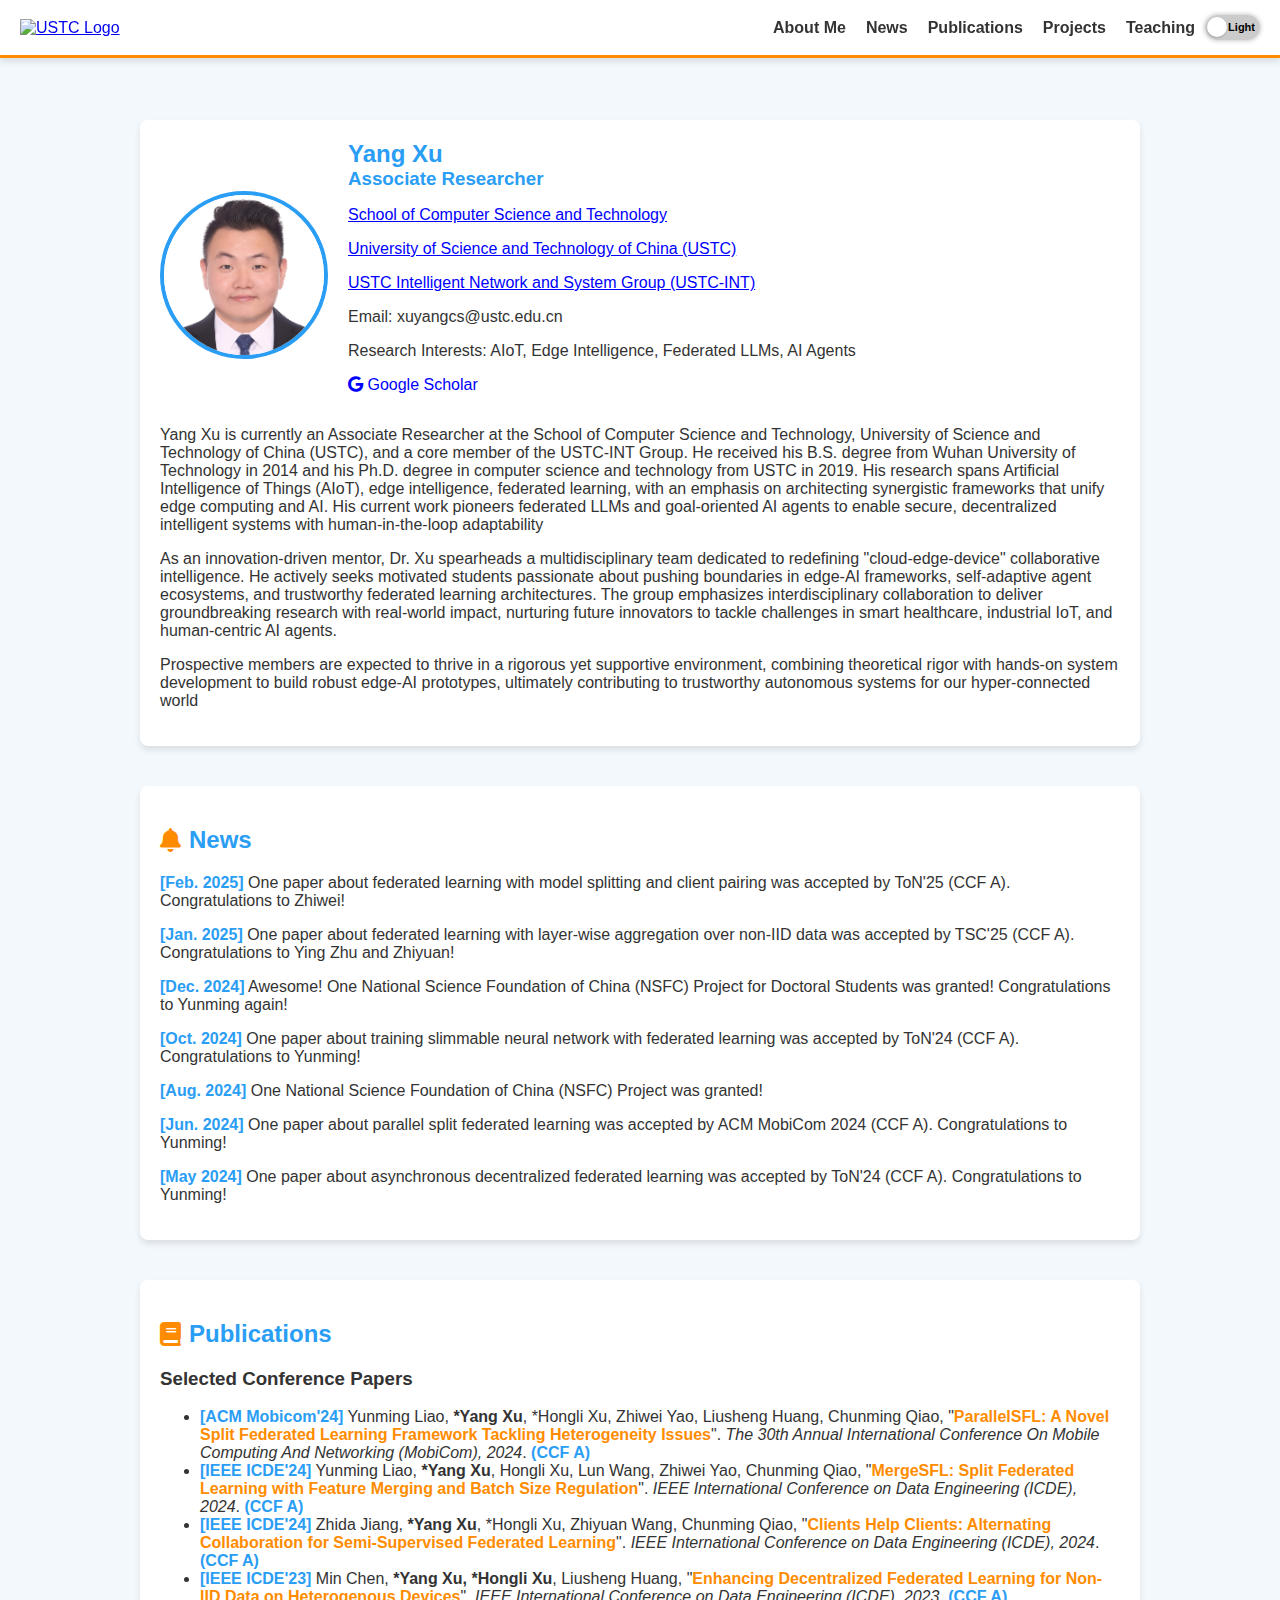
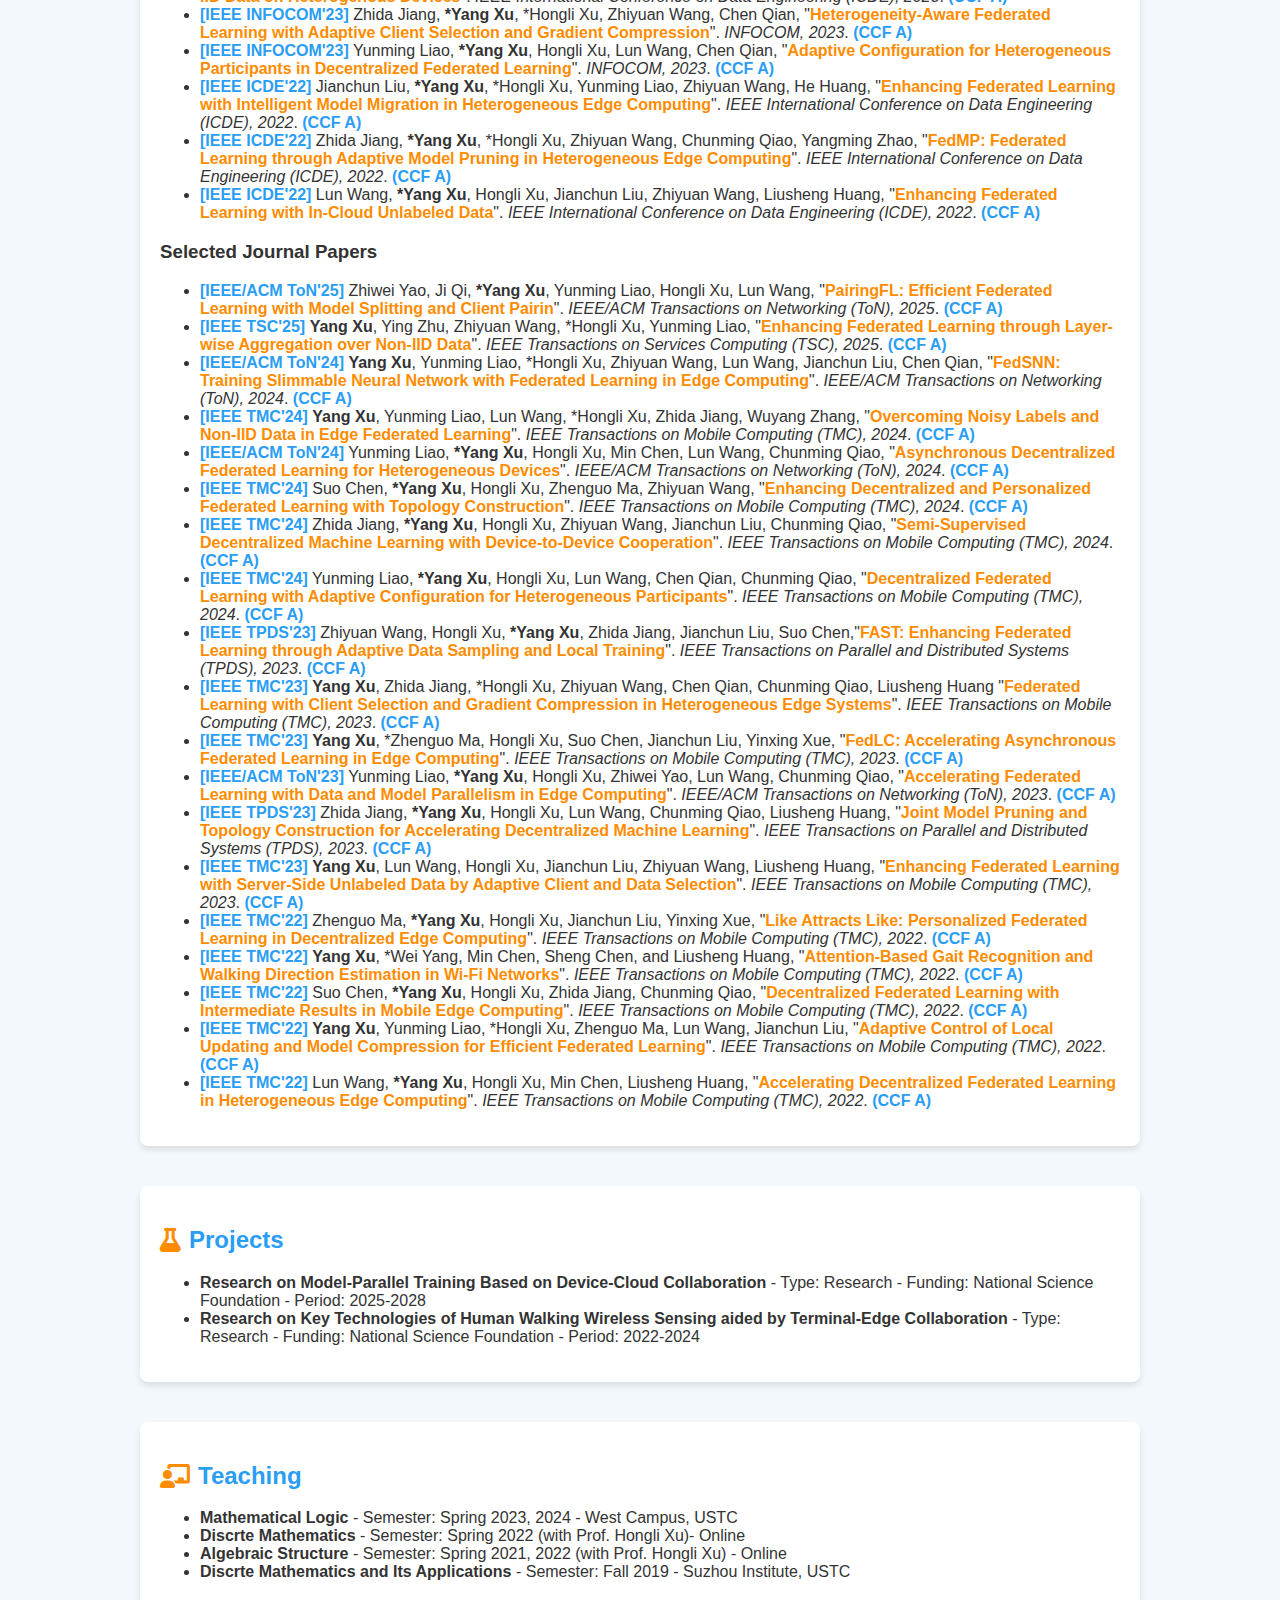
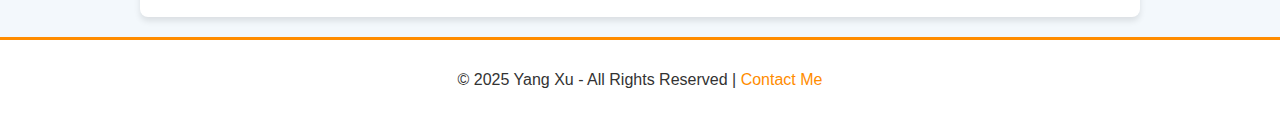
==== index.html @ 484dce42 "Update index.html" ====
<!DOCTYPE html>
<html lang="en">

<head>
    <meta charset="UTF-8">
    <meta name="viewport" content="width=device-width, initial-scale=1.0">
    <title>Yang Xu - USTC</title>
    <link href="https://fonts.googleapis.com/css2?family=Poppins:wght@600&display=swap" rel="stylesheet">
    <link rel="stylesheet" href="https://cdnjs.cloudflare.com/ajax/libs/font-awesome/6.0.0-beta3/css/all.min.css">
    <link rel="stylesheet" href="styles.css">
    <link rel="apple-touch-icon" sizes="57x57" href="img/ico/apple-icon-57x57.png">
    <link rel="apple-touch-icon" sizes="60x60" href="img/ico/apple-icon-60x60.png">
    <link rel="apple-touch-icon" sizes="72x72" href="img/ico/apple-icon-72x72.png">
    <link rel="apple-touch-icon" sizes="76x76" href="img/ico/apple-icon-76x76.png">
    <link rel="apple-touch-icon" sizes="114x114" href="img/ico/apple-icon-114x114.png">
    <link rel="apple-touch-icon" sizes="120x120" href="img/ico/apple-icon-120x120.png">
    <link rel="apple-touch-icon" sizes="144x144" href="img/ico/apple-icon-144x144.png">
    <link rel="apple-touch-icon" sizes="152x152" href="img/ico/apple-icon-152x152.png">
    <link rel="apple-touch-icon" sizes="180x180" href="img/ico/apple-icon-180x180.png">
    <link rel="icon" type="image/png" sizes="192x192" href="img/ico/android-icon-192x192.png">
    <link rel="icon" type="image/png" sizes="32x32" href="img/ico/favicon-32x32.png">
    <link rel="icon" type="image/png" sizes="96x96" href="img/ico/favicon-96x96.png">
    <link rel="icon" type="image/png" sizes="16x16" href="img/ico/favicon-16x16.png">
    <link rel="manifest" href="img/ico/manifest.json">
    <meta name="msapplication-TileColor" content="#ffffff">
    <meta name="msapplication-TileImage" content="img/ico/ms-icon-144x144.png">
    <meta name="theme-color" content="#ffffff">
    <!-- 100% privacy-first analytics -->
    <script async defer src="https://scripts.simpleanalyticscdn.com/latest.js"></script>
    <noscript><img src="https://queue.simpleanalyticscdn.com/noscript.gif" alt=""
            referrerpolicy="no-referrer-when-downgrade" /></noscript>
</head>

<body onload="displayEmail()">
    <header>

        <nav>
            <div class="nav-container">
                <div class="nav-left">
                    <a href="#" class="logo-link">
                        <img src="img/ustc/ustc_logo.png" alt="USTC Logo" class="logo">
                    </a>
                    <!-- <button id="theme-button">
                        <input type="checkbox" class="switch">
                        <span>Light</span>
                    </button> -->

                </div>
                <div class="nav-right">
                    <div>
                        <button class="menu-toggle" id="mobile-menu" aria-label="Toggle Navigation">
                            <span class="bar"></span>
                            <span class="bar"></span>
                            <span class="bar"></span>
                        </button>
                        <ul class="nav-links" id="nav-links" aria-label="Primary navigation">
                            <li><a href="#about">About Me</a></li>
                            <li><a href="#news">News</a></li>
                            <li><a href="#publications">Publications</a></li>
                            <li><a href="#projects">Projects</a></li>
                            <li><a href="#teaching">Teaching</a></li>
                        </ul>
                    </div>
                    <div class="switch-component">
                        <input type="checkbox" id="theme-button">
                        <label for="theme-button">
                            <span class="switch-text" data-on="Light" data-off="Dark"></span>
                            <span class="switch-slider"></span>
                        </label>
                    </div>
                </div>

            </div>
            <div class="nav-overlay" id="nav-overlay"></div>
        </nav>
    </header>

    <main>

        <section id="about" class="card">
            <div class="profile-section">
                <img src="img/me/me.jpg" alt="Yang Xu" loading="lazy">
                <div class="profile-info">
                    <h2>Yang Xu</h2>
                    <h3>Associate Researcher</h3>
                    <p><a href="https://cs.ustc.edu.cn/main.htm" target="_blank" rel="noopener noreferrer">School of
                            Computer Science and Technology</a></p>
                    <p><a href="https://www.ustc.edu.cn/" target="_blank" rel="noopener noreferrer">University of
                            Science and Technology of China (USTC)</a></p>
                    <p><a href="https://int-ustc.github.io/index.html" target="_blank" rel="noopener noreferrer">USTC
                            Intelligent Network and System Group (USTC-INT)</a></p>
                    <p id="pem1"></p>
                    <p>Research Interests: AIoT, Edge Intelligence, Federated LLMs, AI Agents</p>
                    <p>
                        <a href="https://scholar.google.com.hk/citations?user=4sgCOhwAAAAJ&hl=zh-CN&authuser=1"
                            target="_blank" rel="noopener noreferrer" aria-label="Google Scholar Profile"
                            class="google-scholar">
                            <i class="fab fa-google"></i> Google Scholar
                        </a>
                    </p>
                </div>
            </div>
          <p>Yang Xu is currently an Associate Researcher at the School of Computer Science and Technology, 
		  University of Science and Technology of China (USTC), and a core member of the USTC-INT Group. 
		  He received his B.S. degree from Wuhan University of Technology in 2014 and his Ph.D. degree in computer science 
		  and technology from USTC in 2019. His research spans Artificial Intelligence of Things (AIoT), edge intelligence, 
		  federated learning, with an emphasis on architecting synergistic frameworks that unify edge computing and AI. 
		  His current work pioneers federated LLMs and goal-oriented AI agents to enable secure, decentralized intelligent 
		  systems with human-in-the-loop adaptability</p>
          <p>As an innovation-driven mentor, Dr. Xu spearheads a multidisciplinary team dedicated to redefining "cloud-edge-device" 
		  collaborative intelligence. He actively seeks motivated students passionate about pushing boundaries in edge-AI frameworks, 
		  self-adaptive agent ecosystems, and trustworthy federated learning architectures. The group emphasizes interdisciplinary 
		  collaboration to deliver groundbreaking research with real-world impact, nurturing future innovators to tackle challenges 
		  in smart healthcare, industrial IoT, and human-centric AI agents.</p>
          <p>Prospective members are expected to thrive in a rigorous yet supportive environment, combining theoretical rigor with hands-on 
		  system development to build robust edge-AI prototypes, ultimately contributing to trustworthy autonomous systems for 
		  our hyper-connected world</p>
        </section>

        <section id="news" class="card">
            <div>
                <h2><i class="fas fa-bell"></i> News</h2>
                <p><strong style="color:#2a9df4;">[Feb. 2025]</strong> One paper about federated learning with model splitting 
                    and client pairing was accepted by ToN'25 (CCF A). Congratulations to Zhiwei!</p>
                <p><strong style="color:#2a9df4;">[Jan. 2025]</strong> One paper about federated learning with layer-wise 
                    aggregation over non-IID data was accepted by TSC'25 (CCF A). Congratulations to Ying Zhu and Zhiyuan!</p>
                <p><strong style="color:#2a9df4;">[Dec. 2024]</strong> Awesome! One National Science Foundation of China
                    (NSFC) Project for Doctoral Students was granted! Congratulations to Yunming again!</p>
                <p><strong style="color:#2a9df4;">[Oct. 2024]</strong> One paper about training slimmable neural network
                    with federated learning was accepted by ToN'24 (CCF A). Congratulations to Yunming!</p>
                <p><strong style="color:#2a9df4;">[Aug. 2024]</strong> One National Science Foundation of China (NSFC)
                    Project was granted!</p>
                <p><strong style="color:#2a9df4;">[Jun. 2024]</strong> One paper about parallel split federated learning
                    was accepted by ACM MobiCom 2024 (CCF A). Congratulations to Yunming!</p>
                <p><strong style="color:#2a9df4;">[May 2024]</strong> One paper about asynchronous decentralized
                    federated learning was accepted by ToN'24 (CCF A). Congratulations to Yunming!</p>
            </div>
        </section>

        <section id="publications" class="card">
            <div>
                <h2><i class="fas fa-book"></i> Publications</h2>
                <div class="sub-section">
                    <h3>Selected Conference Papers</h3>
                    <ul>
                        <li><strong style="color:#2a9df4;">[ACM Mobicom'24]</strong> Yunming Liao, <strong>*Yang
                                Xu</strong>, *Hongli Xu, Zhiwei Yao, Liusheng Huang, Chunming Qiao, "<strong
                                style="color:#ff8c00;">ParallelSFL: A Novel Split Federated Learning Framework Tackling
                                Heterogeneity Issues</strong>". <em>The 30th Annual International Conference On Mobile
                                Computing And Networking (MobiCom), 2024</em>. <strong style="color:#2a9df4;">(CCF
                                A)</strong></li>
                        <li><strong style="color:#2a9df4;">[IEEE ICDE'24]</strong> Yunming Liao, <strong>*Yang
                                Xu</strong>, Hongli Xu, Lun Wang, Zhiwei Yao, Chunming Qiao, "<strong
                                style="color:#ff8c00;">MergeSFL: Split Federated Learning with Feature Merging and Batch
                                Size Regulation</strong>". <em>IEEE International Conference on Data Engineering (ICDE),
                                2024</em>. <strong style="color:#2a9df4;">(CCF A)</strong></li>
                        <li><strong style="color:#2a9df4;">[IEEE ICDE'24]</strong> Zhida Jiang, <strong>*Yang
                                Xu</strong>, *Hongli Xu, Zhiyuan Wang, Chunming Qiao, "<strong
                                style="color:#ff8c00;">Clients Help Clients: Alternating Collaboration for
                                Semi-Supervised Federated Learning</strong>". <em>IEEE International Conference on Data
                                Engineering (ICDE), 2024</em>. <strong style="color:#2a9df4;">(CCF A)</strong></li>
                        <li><strong style="color:#2a9df4;">[IEEE ICDE'23]</strong> Min Chen, <strong>*Yang Xu, *Hongli
                                Xu</strong>, Liusheng Huang, "<strong style="color:#ff8c00;">Enhancing Decentralized
                                Federated Learning for Non-IID Data on Heterogenous Devices</strong>". <em>IEEE
                                International Conference on Data Engineering (ICDE), 2023</em>. <strong
                                style="color:#2a9df4;">(CCF A)</strong></li>
                        <li><strong style="color:#2a9df4;">[IEEE INFOCOM'23]</strong> Zhida Jiang, <strong>*Yang
                                Xu</strong>, *Hongli Xu, Zhiyuan Wang, Chen Qian, "<strong
                                style="color:#ff8c00;">Heterogeneity-Aware Federated Learning with Adaptive Client
                                Selection and Gradient Compression</strong>". <em>INFOCOM, 2023</em>. <strong
                                style="color:#2a9df4;">(CCF A)</strong></li>
                        <li><strong style="color:#2a9df4;">[IEEE INFOCOM'23]</strong> Yunming Liao, <strong>*Yang
                                Xu</strong>, Hongli Xu, Lun Wang, Chen Qian, "<strong style="color:#ff8c00;">Adaptive
                                Configuration for Heterogeneous Participants in Decentralized Federated
                                Learning</strong>". <em>INFOCOM, 2023</em>. <strong style="color:#2a9df4;">(CCF
                                A)</strong></li>
                        <li><strong style="color:#2a9df4;">[IEEE ICDE'22]</strong> Jianchun Liu, <strong>*Yang
                                Xu</strong>, *Hongli Xu, Yunming Liao, Zhiyuan Wang, He Huang, "<strong
                                style="color:#ff8c00;">Enhancing Federated Learning with Intelligent Model Migration in
                                Heterogeneous Edge Computing</strong>". <em>IEEE International Conference on Data
                                Engineering (ICDE), 2022</em>. <strong style="color:#2a9df4;">(CCF A)</strong></li>
                        <li><strong style="color:#2a9df4;">[IEEE ICDE'22]</strong> Zhida Jiang, <strong>*Yang
                                Xu</strong>, *Hongli Xu, Zhiyuan Wang, Chunming Qiao, Yangming Zhao, "<strong
                                style="color:#ff8c00;">FedMP: Federated Learning through Adaptive Model Pruning in
                                Heterogeneous Edge Computing</strong>". <em>IEEE International Conference on Data
                                Engineering (ICDE), 2022</em>. <strong style="color:#2a9df4;">(CCF A)</strong></li>
                        <li><strong style="color:#2a9df4;">[IEEE ICDE'22]</strong> Lun Wang, <strong>*Yang Xu</strong>,
                            Hongli Xu, Jianchun Liu, Zhiyuan Wang, Liusheng Huang, "<strong
                                style="color:#ff8c00;">Enhancing Federated Learning with In-Cloud Unlabeled
                                Data</strong>". <em>IEEE International Conference on Data Engineering (ICDE), 2022</em>.
                            <strong style="color:#2a9df4;">(CCF A)</strong>
                        </li>
                    </ul>
                </div>
                <div class="sub-section">
                    <h3>Selected Journal Papers</h3>
                    <ul>
                        <li><strong style="color:#2a9df4;">[IEEE/ACM ToN'25]</strong> Zhiwei Yao, Ji Qi, <strong>*Yang Xu</strong>, 
                            Yunming Liao, Hongli Xu, Lun Wang, "<strong style="color:#ff8c00;">PairingFL: Efficient Federated
                                Learning with Model Splitting and Client Pairin</strong>". <em>IEEE/ACM Transactions on Networking (ToN), 2025</em>. 
                                <strong style="color:#2a9df4;">(CCF A)</strong></li>
                        <li><strong style="color:#2a9df4;">[IEEE TSC'25]</strong> <strong>Yang Xu</strong>, Ying Zhu,
                            Zhiyuan Wang, *Hongli Xu, Yunming Liao, "<strong style="color:#ff8c00;">Enhancing Federated
                                Learning through Layer-wise Aggregation over Non-IID Data</strong>". <em>IEEE
                                Transactions on Services Computing (TSC), 2025</em>. <strong style="color:#2a9df4;">(CCF
                                A)</strong></li>
                        <li><strong style="color:#2a9df4;">[IEEE/ACM ToN'24]</strong> <strong>Yang Xu</strong>, Yunming
                            Liao, *Hongli Xu, Zhiyuan Wang, Lun Wang, Jianchun Liu, Chen Qian, "<strong
                                style="color:#ff8c00;">FedSNN: Training Slimmable Neural Network with Federated Learning
                                in Edge Computing</strong>". <em>IEEE/ACM Transactions on Networking (ToN), 2024</em>.
                            <strong style="color:#2a9df4;"> (CCF A)</strong>
                        </li>
                        <li><strong style="color:#2a9df4;">[IEEE TMC'24]</strong> <strong>Yang Xu</strong>, Yunming
                            Liao, Lun Wang, *Hongli Xu, Zhida Jiang, Wuyang Zhang, "<strong
                                style="color:#ff8c00;">Overcoming Noisy Labels and Non-IID Data in Edge Federated
                                Learning</strong>". <em>IEEE Transactions on Mobile Computing (TMC), 2024</em>. <strong
                                style="color:#2a9df4;">(CCF A)</strong></li>
                        <li><strong style="color:#2a9df4;">[IEEE/ACM ToN'24]</strong> Yunming Liao, <strong>*Yang
                                Xu</strong>, Hongli Xu, Min Chen, Lun Wang, Chunming Qiao, "<strong
                                style="color:#ff8c00;">Asynchronous Decentralized Federated Learning for Heterogeneous
                                Devices</strong>". <em>IEEE/ACM Transactions on Networking (ToN), 2024</em>. <strong
                                style="color:#2a9df4;">(CCF A)</strong></li>
                        <li><strong style="color:#2a9df4;">[IEEE TMC'24]</strong> Suo Chen, <strong>*Yang Xu</strong>,
                            Hongli Xu, Zhenguo Ma, Zhiyuan Wang, "<strong style="color:#ff8c00;">Enhancing Decentralized
                                and Personalized Federated Learning with Topology Construction</strong>". <em>IEEE
                                Transactions on Mobile Computing (TMC), 2024</em>. <strong style="color:#2a9df4;">(CCF
                                A)</strong></li>
                        <li><strong style="color:#2a9df4;">[IEEE TMC'24]</strong> Zhida Jiang, <strong>*Yang
                                Xu</strong>, Hongli Xu, Zhiyuan Wang, Jianchun Liu, Chunming Qiao, "<strong
                                style="color:#ff8c00;">Semi-Supervised Decentralized Machine Learning with
                                Device-to-Device Cooperation</strong>". <em>IEEE Transactions on Mobile Computing (TMC),
                                2024</em>. <strong style="color:#2a9df4;">(CCF A)</strong></li>
                        <li><strong style="color:#2a9df4;">[IEEE TMC'24]</strong> Yunming Liao, <strong>*Yang
                                Xu</strong>, Hongli Xu, Lun Wang, Chen Qian, Chunming Qiao, "<strong
                                style="color:#ff8c00;">Decentralized Federated Learning with Adaptive Configuration for
                                Heterogeneous Participants</strong>". <em>IEEE Transactions on Mobile Computing (TMC),
                                2024</em>. <strong style="color:#2a9df4;">(CCF A)</strong></li>
                        <li><strong style="color:#2a9df4;">[IEEE TPDS'23]</strong> Zhiyuan Wang, Hongli Xu,
                            <strong>*Yang Xu</strong>, Zhida Jiang, Jianchun Liu, Suo Chen,"<strong
                                style="color:#ff8c00;">FAST: Enhancing Federated Learning through Adaptive Data Sampling
                                and Local Training</strong>". <em>IEEE Transactions on Parallel and Distributed Systems
                                (TPDS), 2023</em>. <strong style="color:#2a9df4;"> (CCF A)</strong>
                        </li>
                        <li><strong style="color:#2a9df4;">[IEEE TMC'23]</strong> <strong>Yang Xu</strong>, Zhida Jiang,
                            *Hongli Xu, Zhiyuan Wang, Chen Qian, Chunming Qiao, Liusheng Huang "<strong
                                style="color:#ff8c00;">Federated Learning with Client Selection and Gradient Compression
                                in Heterogeneous Edge Systems</strong>". <em>IEEE Transactions on Mobile Computing
                                (TMC), 2023</em>. <strong style="color:#2a9df4;">(CCF A)</strong></li>
                        <li><strong style="color:#2a9df4;">[IEEE TMC'23]</strong> <strong>Yang Xu</strong>, *Zhenguo Ma,
                            Hongli Xu, Suo Chen, Jianchun Liu, Yinxing Xue, "<strong style="color:#ff8c00;">FedLC:
                                Accelerating Asynchronous Federated Learning in Edge Computing</strong>". <em>IEEE
                                Transactions on Mobile Computing (TMC), 2023</em>. <strong style="color:#2a9df4;">(CCF
                                A)</strong></li>
                        <li><strong style="color:#2a9df4;">[IEEE/ACM ToN'23]</strong> Yunming Liao, <strong>*Yang
                                Xu</strong>, Hongli Xu, Zhiwei Yao, Lun Wang, Chunming Qiao, "<strong
                                style="color:#ff8c00;">Accelerating Federated Learning with Data and Model Parallelism
                                in Edge Computing</strong>". <em>IEEE/ACM Transactions on Networking (ToN), 2023</em>.
                            <strong style="color:#2a9df4;">(CCF A)</strong>
                        </li>
                        <li><strong style="color:#2a9df4;">[IEEE TPDS'23]</strong> Zhida Jiang, <strong>*Yang
                                Xu</strong>, Hongli Xu, Lun Wang, Chunming Qiao, Liusheng Huang, "<strong
                                style="color:#ff8c00;">Joint Model Pruning and Topology Construction for Accelerating
                                Decentralized Machine Learning</strong>". <em>IEEE Transactions on Parallel and
                                Distributed Systems (TPDS), 2023</em>. <strong style="color:#2a9df4;">(CCF A)</strong>
                        </li>
                        <li><strong style="color:#2a9df4;">[IEEE TMC'23]</strong> <strong>Yang Xu</strong>, Lun Wang,
                            Hongli Xu, Jianchun Liu, Zhiyuan Wang, Liusheng Huang, "<strong
                                style="color:#ff8c00;">Enhancing Federated Learning with Server-Side Unlabeled Data by
                                Adaptive Client and Data Selection</strong>". <em>IEEE Transactions on Mobile Computing
                                (TMC), 2023</em>. <strong style="color:#2a9df4;">(CCF A)</strong></li>
                        <li><strong style="color:#2a9df4;">[IEEE TMC'22]</strong> Zhenguo Ma, <strong>*Yang Xu</strong>,
                            Hongli Xu, Jianchun Liu, Yinxing Xue, "<strong style="color:#ff8c00;">Like Attracts Like:
                                Personalized Federated Learning in Decentralized Edge Computing</strong>". <em>IEEE
                                Transactions on Mobile Computing (TMC), 2022</em>. <strong style="color:#2a9df4;">(CCF
                                A)</strong></li>
                        <li><strong style="color:#2a9df4;">[IEEE TMC'22]</strong> <strong>Yang Xu</strong>, *Wei Yang,
                            Min Chen, Sheng Chen, and Liusheng Huang, "<strong style="color:#ff8c00;">Attention-Based
                                Gait Recognition and Walking Direction Estimation in Wi-Fi Networks</strong>". <em>IEEE
                                Transactions on Mobile Computing (TMC), 2022</em>. <strong style="color:#2a9df4;"> (CCF
                                A)</strong></li>
                        <li><strong style="color:#2a9df4;">[IEEE TMC'22]</strong> Suo Chen, <strong>*Yang Xu</strong>,
                            Hongli Xu, Zhida Jiang, Chunming Qiao, "<strong style="color:#ff8c00;">Decentralized
                                Federated Learning with Intermediate Results in Mobile Edge Computing</strong>".
                            <em>IEEE Transactions on Mobile Computing (TMC), 2022</em>. <strong
                                style="color:#2a9df4;">(CCF A)</strong>
                        </li>
                        <li><strong style="color:#2a9df4;">[IEEE TMC'22]</strong> <strong>Yang Xu</strong>, Yunming
                            Liao, *Hongli Xu, Zhenguo Ma, Lun Wang, Jianchun Liu, "<strong
                                style="color:#ff8c00;">Adaptive Control of Local Updating and Model Compression for
                                Efficient Federated Learning</strong>". <em>IEEE Transactions on Mobile Computing (TMC),
                                2022</em>. <strong style="color:#2a9df4;">(CCF A)</strong></li>
                        <li><strong style="color:#2a9df4;">[IEEE TMC'22]</strong> Lun Wang, <strong>*Yang Xu</strong>,
                            Hongli Xu, Min Chen, Liusheng Huang, "<strong style="color:#ff8c00;">Accelerating
                                Decentralized Federated Learning in Heterogeneous Edge Computing</strong>". <em>IEEE
                                Transactions on Mobile Computing (TMC), 2022</em>. <strong style="color:#2a9df4;">(CCF
                                A)</strong></li>
                    </ul>
                </div>
            </div>
        </section>

        <section id="projects" class="card">
            <div>
                <h2><i class="fas fa-flask"></i> Projects</h2>
                <ul>
                    <li><strong>Research on Model-Parallel Training Based on Device-Cloud Collaboration</strong> - Type:
                        Research - Funding: National Science Foundation - Period: 2025-2028</li>
                    <li><strong>Research on Key Technologies of Human Walking Wireless Sensing aided by Terminal-Edge
                            Collaboration</strong> - Type: Research - Funding: National Science Foundation - Period:
                        2022-2024</li>
                    <!--<li><strong>xxx</strong> - Type: Industry Collaboration - Funding: xxx Corporation - Period: xxxx-xxxx</li>
                    <li><strong>xxx</strong> - Type: Government Grant - Funding: xxx - Period: xxxx-xxxx</li>-->
                </ul>
            </div>
        </section>

        <section id="teaching" class="card">
            <div>
                <h2><i class="fas fa-chalkboard-teacher"></i> Teaching</h2>
                <ul>
                    <li><strong>Mathematical Logic</strong> - Semester: Spring 2023, 2024 - West Campus, USTC</li>
                    <li><strong>Discrte Mathematics</strong> - Semester: Spring 2022 (with Prof. Hongli Xu)- Online</li>
                    <li><strong>Algebraic Structure</strong> - Semester: Spring 2021, 2022 (with Prof. Hongli Xu) -
                        Online</li>
                    <li><strong>Discrte Mathematics and Its Applications</strong> - Semester: Fall 2019 - Suzhou
                        Institute, USTC</li>
                </ul>
            </div>
        </section>
    </main>

    <footer>
        <div class="footer-content">
            <p id="pem2"></p>
        </div>
    </footer>

    <script src="scripts.js"></script>

</body>

</html>
---- styles.css ----
html {
  overflow: auto;
}
html,
body {
  width: 100%;
  margin: 0;
  padding: 0;
}
:root {
  /* default light theme */
  --primary-color: #2a9df4;
  --secondary-color: #ff8c00;
  --background-color-body: #f3f8fc;
  --background-color-main: #ffffff;
  --text-color: #333;
  --hover-transition: 0.2s;
  --menu-width: 300px;
  --header-shadow: 0 4px 6px rgba(0, 0, 0, 0.1);
  --menu-shadow: -2px 0 6px rgba(0, 0, 0, 0.1);
  --button-background: #007bff;
  --button-color: #fff;
  --button-hover-background: #0262c9;
  --button-hover-color: #fff;
  --a-color: blue;
}

/* dark theme */
[data-theme="dark"] {
  --primary-color: #6bb9f0; 
  --secondary-color: #ff9f43; 
  --background-color-body: #121212; 
  --background-color-main: #1e1e1e;
  --text-color: #e0e0e0; 
  --header-shadow: 0 4px 12px rgba(0, 0, 0, 0.5); 
  --menu-shadow: -2px 0 12px rgba(0, 0, 0, 0.5); 
  --button-background: #f8f9fa;
  --button-color: #333;
  --button-hover-background: #ffffff;
  --button-hover-color: #333;
  --a-color: #4169E1;
}

#theme-toggle {
  background: none;
  border: none;
  font-size: 24px;
  cursor: pointer;
  padding: 10px;
  transition: transform 0.3s ease-in-out;
}

body {
  font-family: "Open Sans", sans-serif;
  color: var(--text-color);
  background-color: var(--background-color-body);
  margin: 0;
  padding: 0;
}

header {
  position: fixed;
  width: 100%;
  background-color: var(--background-color-main);
  padding: 15px 0;
  border-bottom: 3px solid var(--secondary-color);
  box-shadow: 0 4px 6px rgba(0, 0, 0, 0.1);
  z-index: 1000;
  transition: background-color var(--hover-transition);
}

.nav-container {
  display: flex;
  align-items: center;
  justify-content: space-between;
  padding: 0 20px;
}
.nav-left {
  width: 20%;
  display: flex;
  justify-content: space-between;
}
.logo-link {
  display: flex;
  align-items: center;
}
.logo {
  max-width: 160px;
  height: auto;
}

.nav-links {
  display: flex;
  list-style: none;
  gap: 20px;
  margin: 0;
}

.nav-links a {
  color: var(--text-color);
  text-decoration: none;
  font-weight: 600;
  transition: color var(--hover-transition);
}

.nav-links a:hover {
  color: var(--secondary-color);
}

.menu-toggle {
  display: none; /* Hidden by default on desktop */
  background: transparent;
  border: none;
  padding: 10px;
  cursor: pointer;
}

.menu-toggle .bar {
  display: block;
  width: 25px;
  height: 3px;
  margin: 5px auto;
  background-color: var(--text-color);
  transition: transform 0.3s ease, opacity 0.3s ease;
}

@media (max-width: 768px) {
  .nav-container {
    position: relative;
    z-index: 1000;
  }

  .menu-toggle {
    display: block; /* Show hamburger on mobile */
    position: relative;
    z-index: 999;
    background: none;
    border: none;
    padding: 0;
  }

  .nav-links {
    display: flex;
    flex-direction: column;
    position: fixed;
    top: 0;
    right: -300px;
    height: 100vh;
    width: 300px;
    background-color: var(--background-color-main);
    padding: 80px 20px 20px;
    box-shadow: var(--menu-shadow);
    transition: all 0.3s ease-in-out;
    z-index: 998;
    opacity: 0;
    visibility: hidden;
    transform: translateX(100%);
  }

  .nav-links.active {
    right: 0;
    opacity: 1;
    visibility: visible;
    transform: translateX(0);
  }

  .nav-links li {
    width: 100%;
    text-align: left;
  }

  .nav-links a {
    padding: 15px 0;
    display: block;
    font-size: 1.1em;
  }

  .menu-toggle.active .bar:nth-child(1) {
    transform: translateY(8px) rotate(45deg);
  }

  .menu-toggle.active .bar:nth-child(2) {
    opacity: 0;
  }

  .menu-toggle.active .bar:nth-child(3) {
    transform: translateY(-8px) rotate(-45deg);
  }

  .nav-overlay {
    position: fixed;
    top: 0;
    left: 0;
    width: 100%;
    height: 100%;
    background-color: rgba(0, 0, 0, 0.5);
    z-index: 997;
    opacity: 0;
    visibility: hidden;
    pointer-events: none;
    transition: opacity 0.3s ease-in-out, visibility 0.3s ease-in-out;
    display: none;
  }

  .nav-overlay.active {
    opacity: 1;
    visibility: visible;
    pointer-events: auto;
    display: block;
  }
}

@media (min-width: 1000px) {
  .card {
    width: 1000px;
  }
}
@media (max-width: 1000px) {
  .card {
    width: 100%;
  }
}
main {
  padding-top: 100px;
  /* background-color: #2a9df4; */
  display: flex;
  flex-direction: column;
  align-items: center;
}

.card {
  background-color: var(--background-color-main);
  max-width: 1000px;
  padding: 20px;
  box-sizing: border-box;
  margin: 20px auto;
  box-shadow: 0 4px 6px rgba(0, 0, 0, 0.1);
  border-radius: 8px;
}

.profile-section {
  display: flex;
  align-items: center;
  margin-bottom: 15px;
}

.profile-section img {
  width: 160px;
  height: 160px;
  border-radius: 50%;
  border: 4px solid var(--primary-color);
  margin-right: 20px;
}

.profile-info h2,
.profile-info h3 {
  margin: 0;
  color: var(--primary-color);
}
.profile-info a{
  color: var(--a-color);
}

.google-scholar {
  color: var(--secondary-color);
  text-decoration: none;
  transition: color var(--hover-transition);
}

.google-scholar:hover {
  color: var(--primary-color);
}

h2 {
  color: var(--primary-color);
  display: flex;
  align-items: center;
}

h2 i {
  color: var(--secondary-color);
  margin-right: 8px;
}

footer {
  background-color: var(--background-color-main);
  color: var(--text-color);
  padding: 15px 0;
  text-align: center;
  border-top: 3px solid var(--secondary-color);
}

footer a {
  color: var(--secondary-color);
  text-decoration: none;
  transition: color var(--hover-transition);
}

footer a:hover {
  color: var(--primary-color);
}

.switch-component {
  display: inline-block;
  position: relative;
  width: 55px;
  height: 25px;
  margin-left: 10px;
}

.switch-component input[type="checkbox"] {
  display: none;
}

.switch-component label {
  display: block;
  overflow: hidden;
  width: 55px;
  height: 25px;
  border-radius: 12.5px;
  border: none;
  box-shadow: 0 0 5px rgba(0, 0, 0, 0.3);
  cursor: pointer;
  position: relative;
}

.switch-component .switch-text {
  display: block;
  width: 200%;
  border-radius: 12.5px;
  height: 25px;
  transition: margin 0.3s ease-in;
  font-family: "Segoe UI", Tahoma, Geneva, Verdana, sans-serif;
  font-weight: bold;
  color: black;
  font-size: 11px;
  position: relative;
  z-index: 1;
}

.switch-component .switch-text::before,
.switch-component .switch-text::after {
  display: block;
  float: left;
  text-align: center;
  line-height: 25px;
  width: 50%;
  height: 25px;
  box-sizing: border-box;
  padding: 0 5px;
}

.switch-component .switch-text::before {
  content: attr(data-on);
  background-color: #cbcbcb;
  text-align: right;
}

.switch-component .switch-text::after {
  content: attr(data-off);
  background-color: #2c2c2c;
  text-align: left;
  color: var(--text-color);
}

.switch-component .switch-slider {
  display: block;
  position: absolute;
  width: 20px;
  height: 20px;
  border-radius: 50%;
  top: 2px;
  left: 2px;
  background-color: white;
  box-shadow: 0 1px 2px rgba(0, 0, 0, 0.2);
  transition: all 0.3s ease-in;
  z-index: 2; 
}

.switch-component input[type="checkbox"]:checked + label .switch-slider {
  left: calc(100% - 23px); 
}

.switch-component input[type="checkbox"]:checked + label .switch-text {
  margin-left: -100%;
}

.nav-right {
  display: flex;
  flex-direction: column nowrap;
  align-items: center;
}
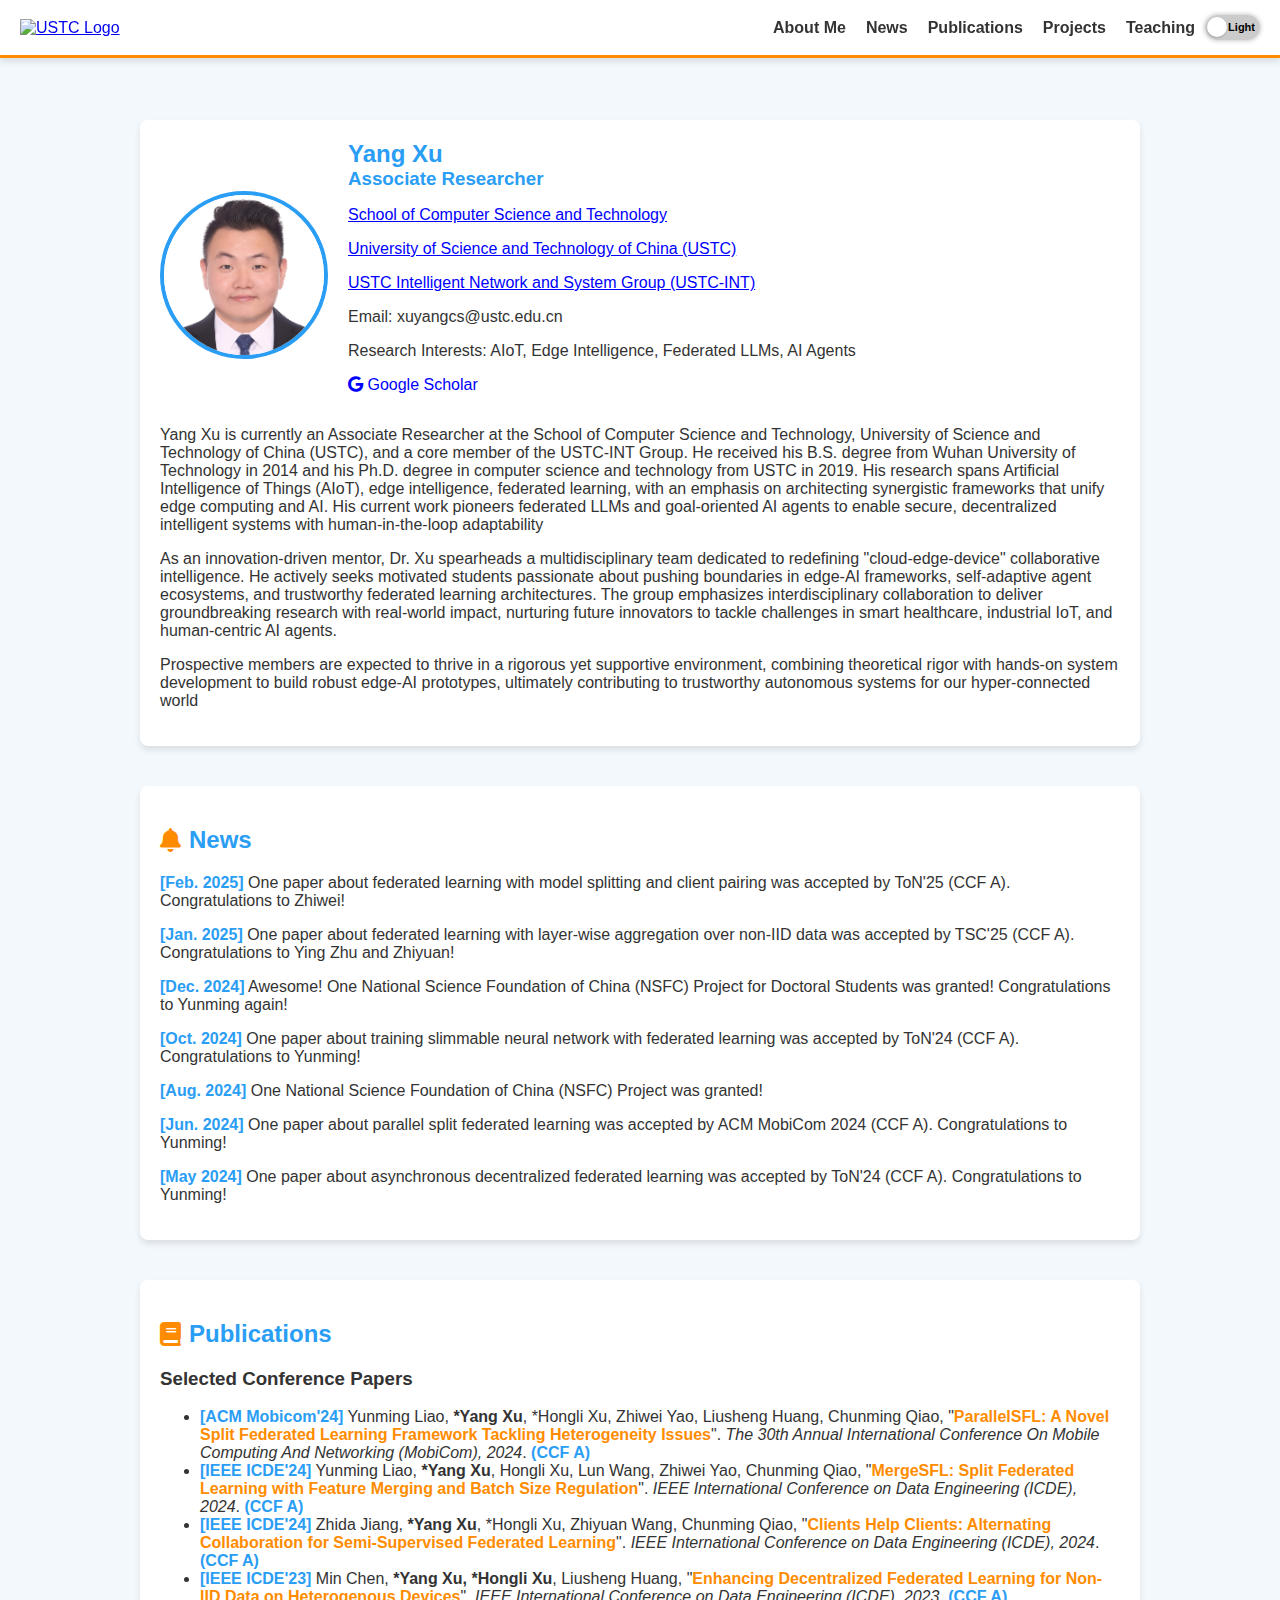
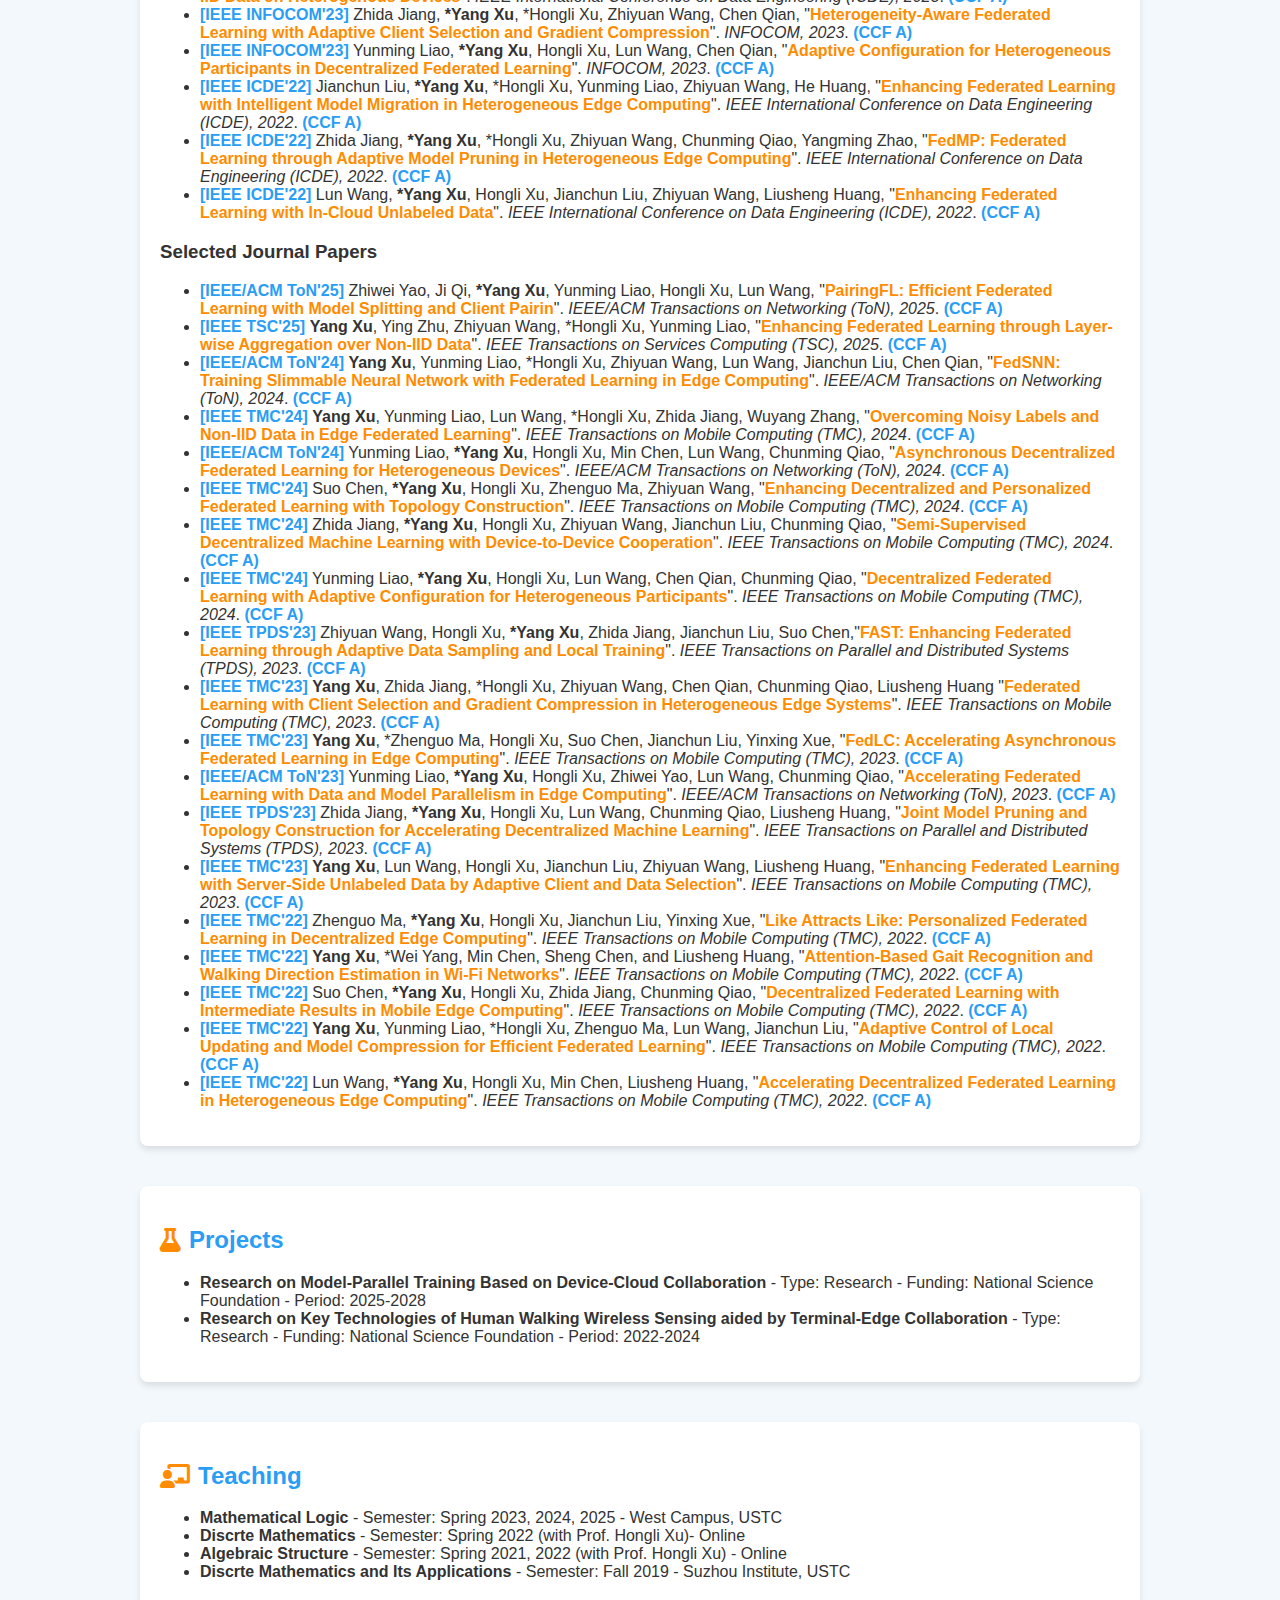
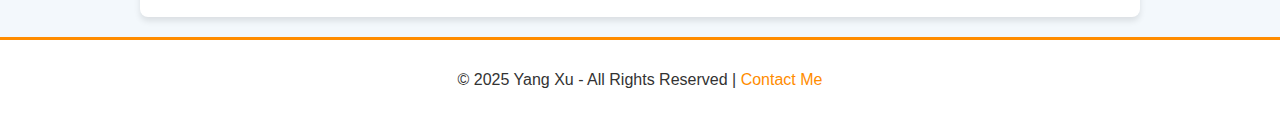
==== commit 7b1fa698: "Update index.html" ====
--- a/index.html
+++ b/index.html
@@ -318,7 +318,7 @@
             <div>
                 <h2><i class="fas fa-chalkboard-teacher"></i> Teaching</h2>
                 <ul>
-                    <li><strong>Mathematical Logic</strong> - Semester: Spring 2023, 2024 - West Campus, USTC</li>
+                    <li><strong>Mathematical Logic</strong> - Semester: Spring 2023, 2024, 2025 - West Campus, USTC</li>
                     <li><strong>Discrte Mathematics</strong> - Semester: Spring 2022 (with Prof. Hongli Xu)- Online</li>
                     <li><strong>Algebraic Structure</strong> - Semester: Spring 2021, 2022 (with Prof. Hongli Xu) -
                         Online</li>
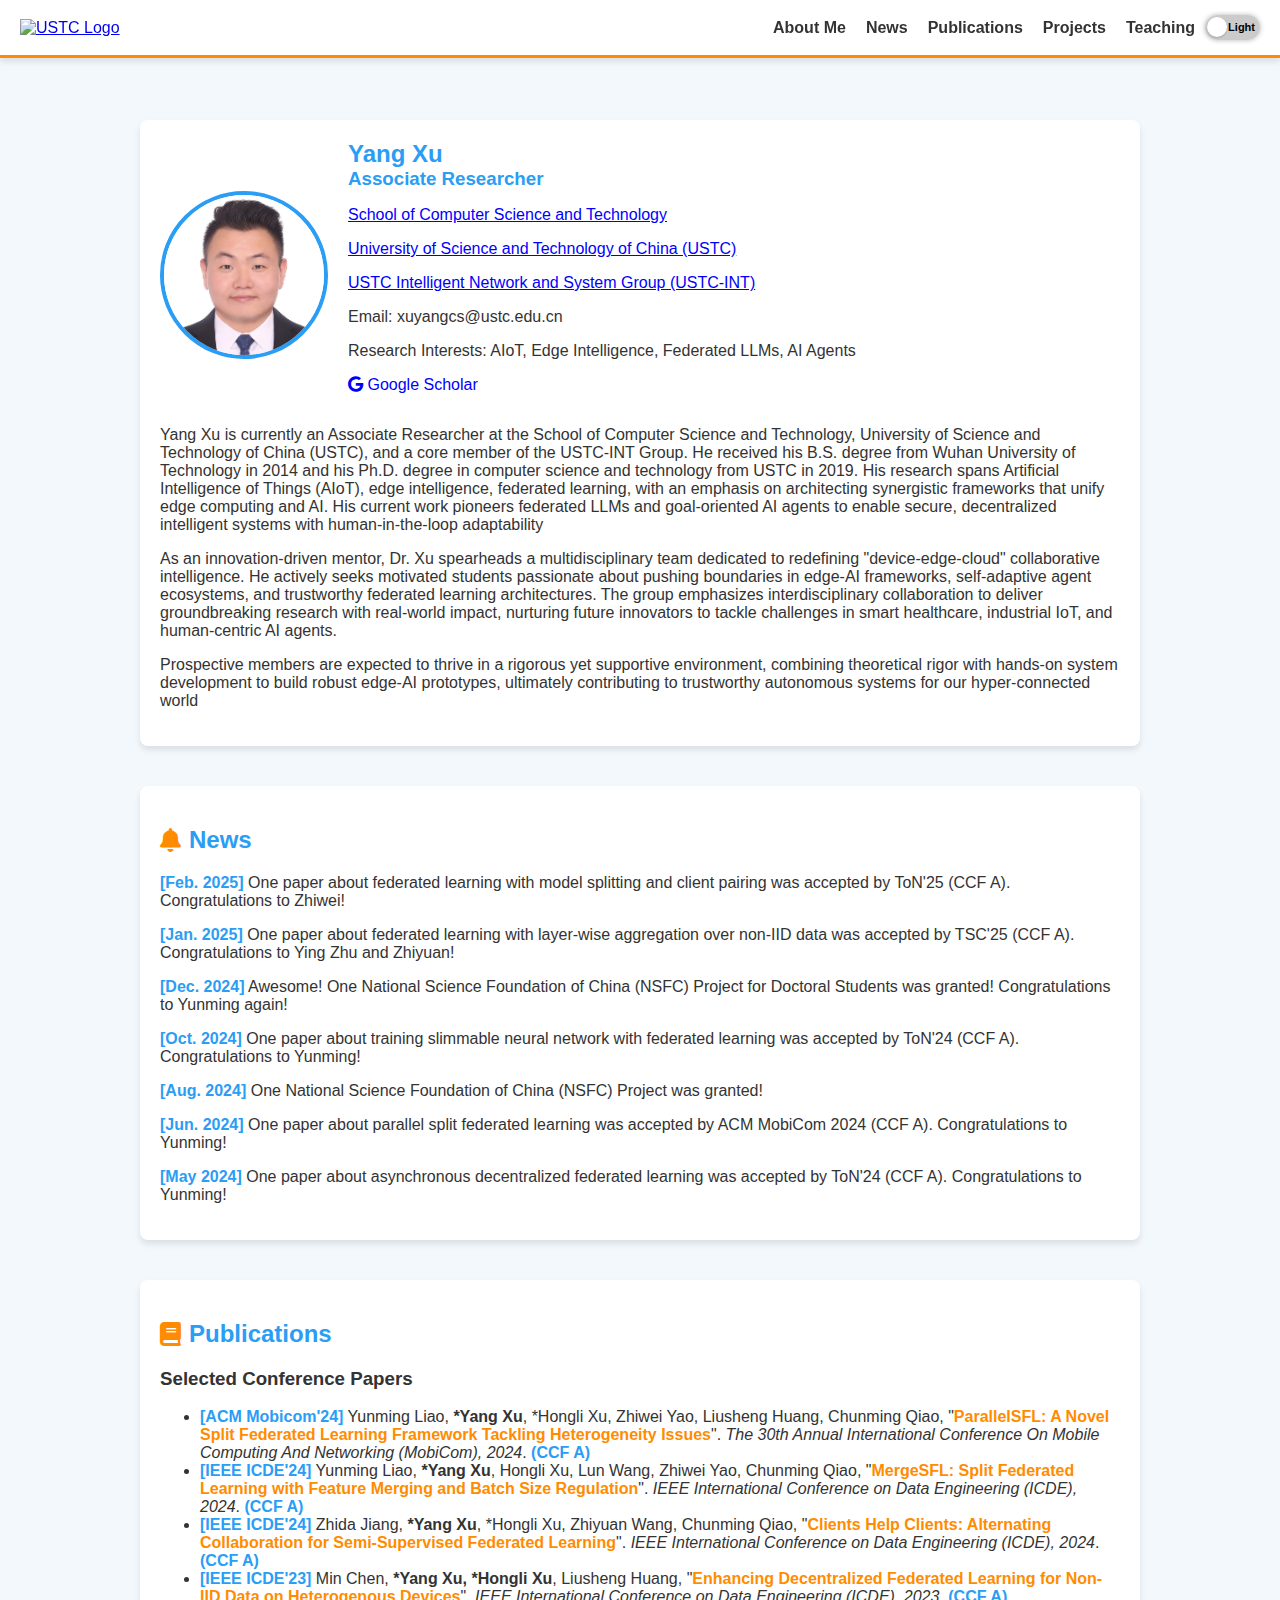
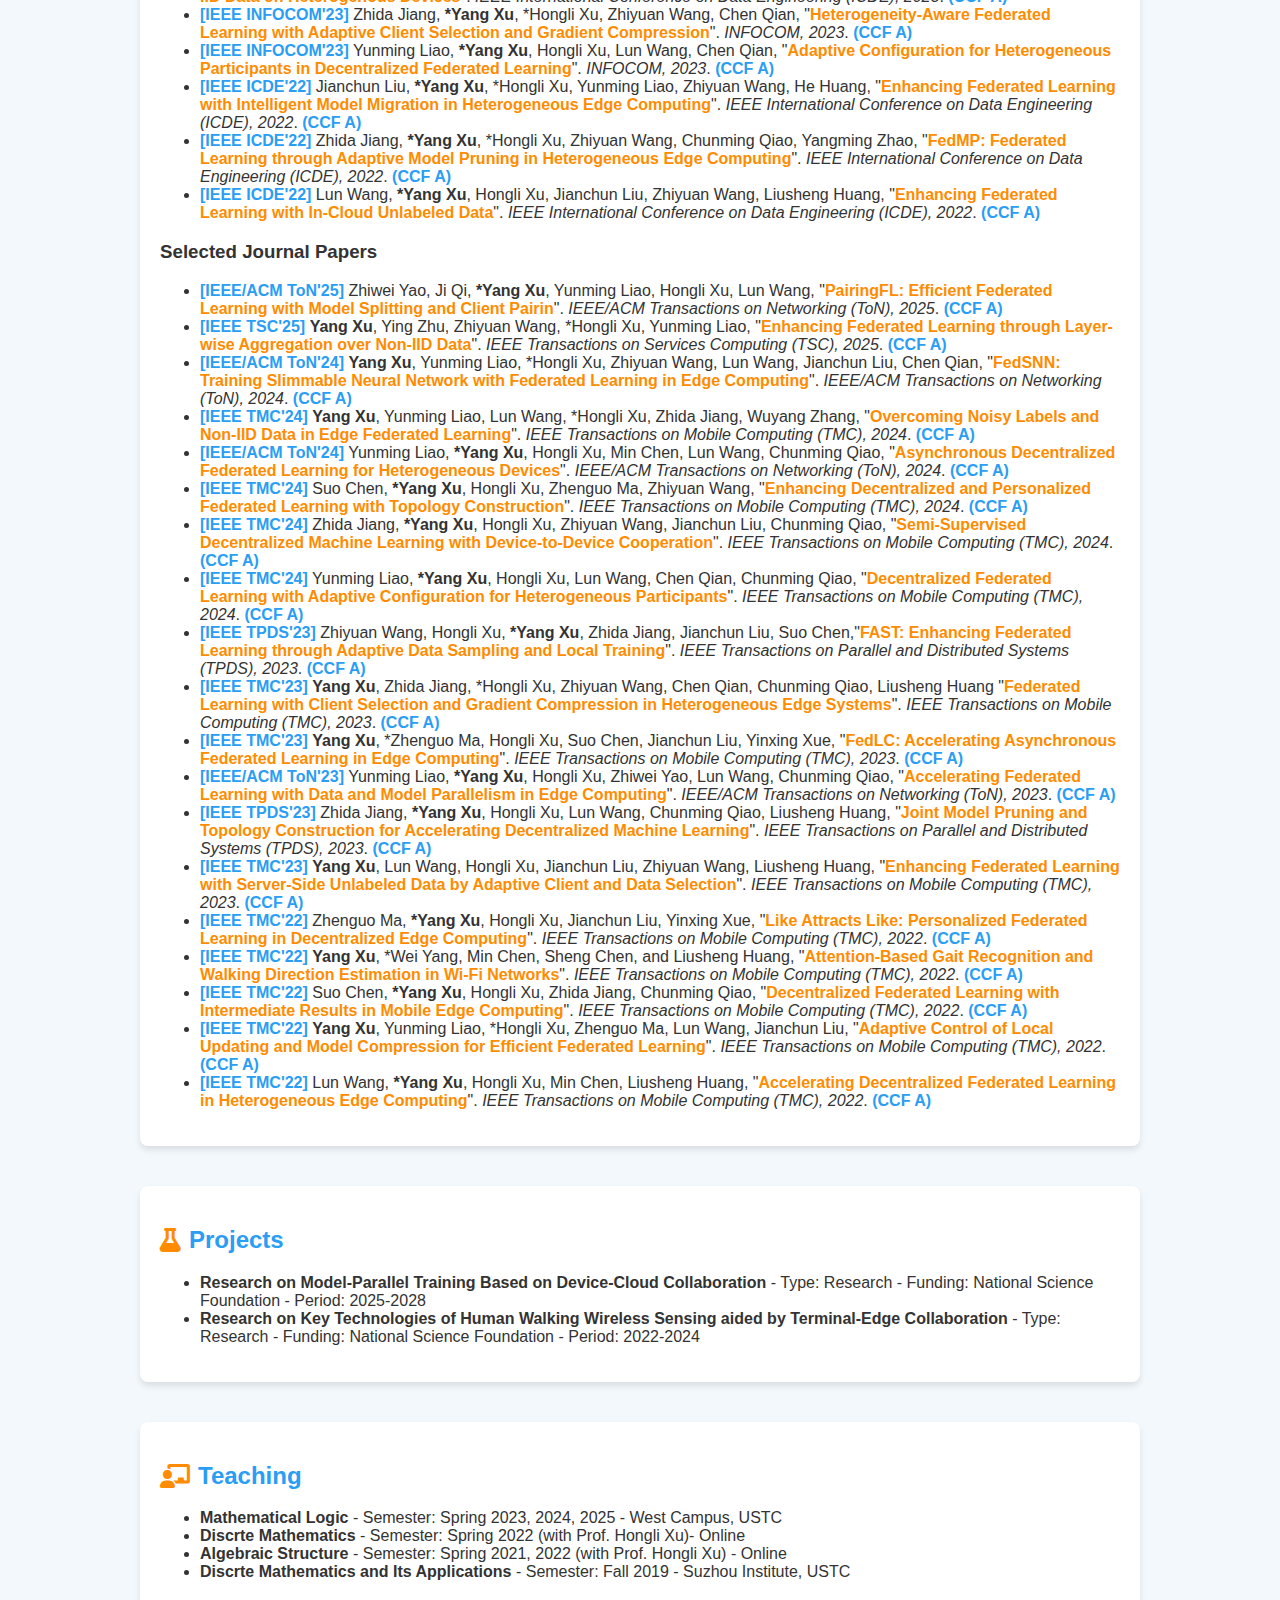
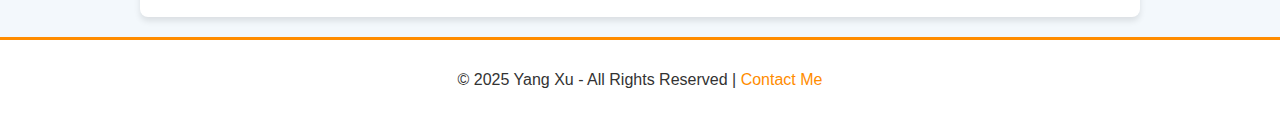
==== commit 6cb7f37a: "Update index.html" ====
--- a/index.html
+++ b/index.html
@@ -107,7 +107,7 @@
 		  federated learning, with an emphasis on architecting synergistic frameworks that unify edge computing and AI. 
 		  His current work pioneers federated LLMs and goal-oriented AI agents to enable secure, decentralized intelligent 
 		  systems with human-in-the-loop adaptability</p>
-          <p>As an innovation-driven mentor, Dr. Xu spearheads a multidisciplinary team dedicated to redefining "cloud-edge-device" 
+          <p>As an innovation-driven mentor, Dr. Xu spearheads a multidisciplinary team dedicated to redefining "device-edge-cloud" 
 		  collaborative intelligence. He actively seeks motivated students passionate about pushing boundaries in edge-AI frameworks, 
 		  self-adaptive agent ecosystems, and trustworthy federated learning architectures. The group emphasizes interdisciplinary 
 		  collaboration to deliver groundbreaking research with real-world impact, nurturing future innovators to tackle challenges 
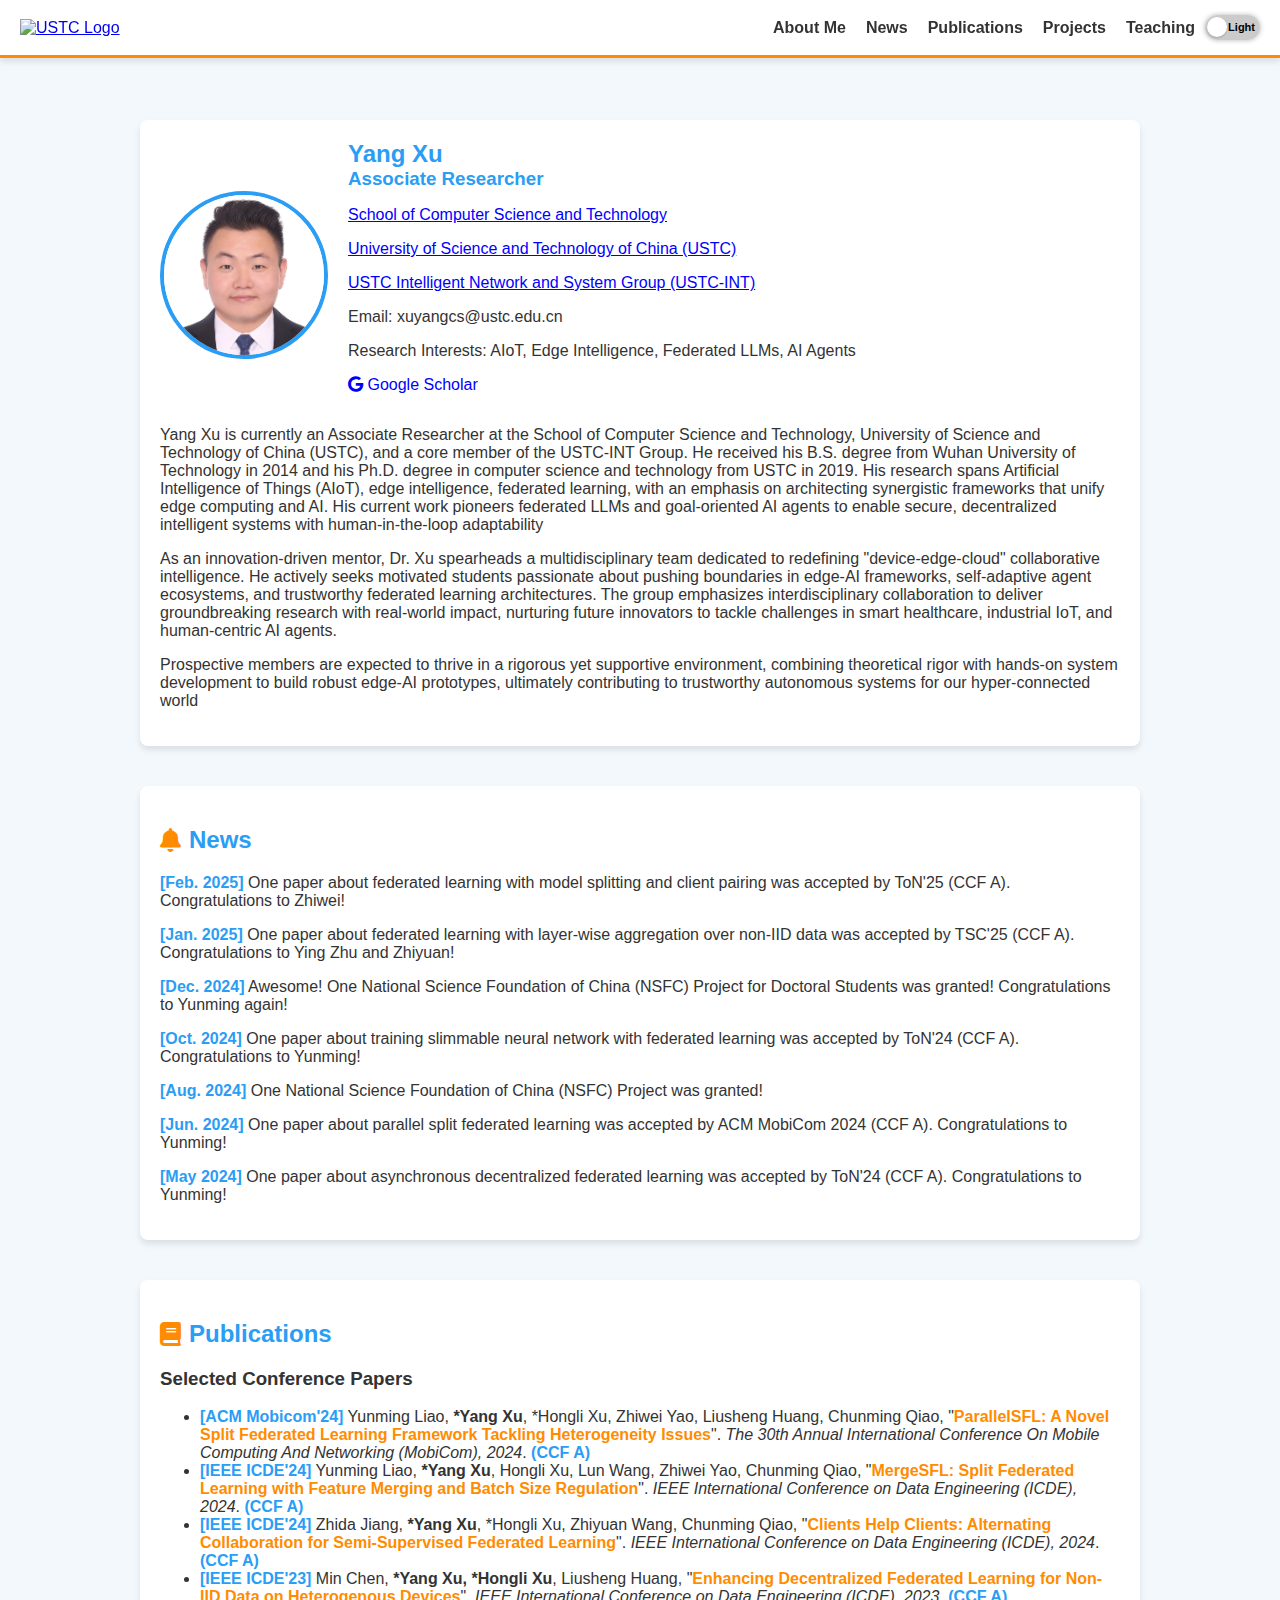
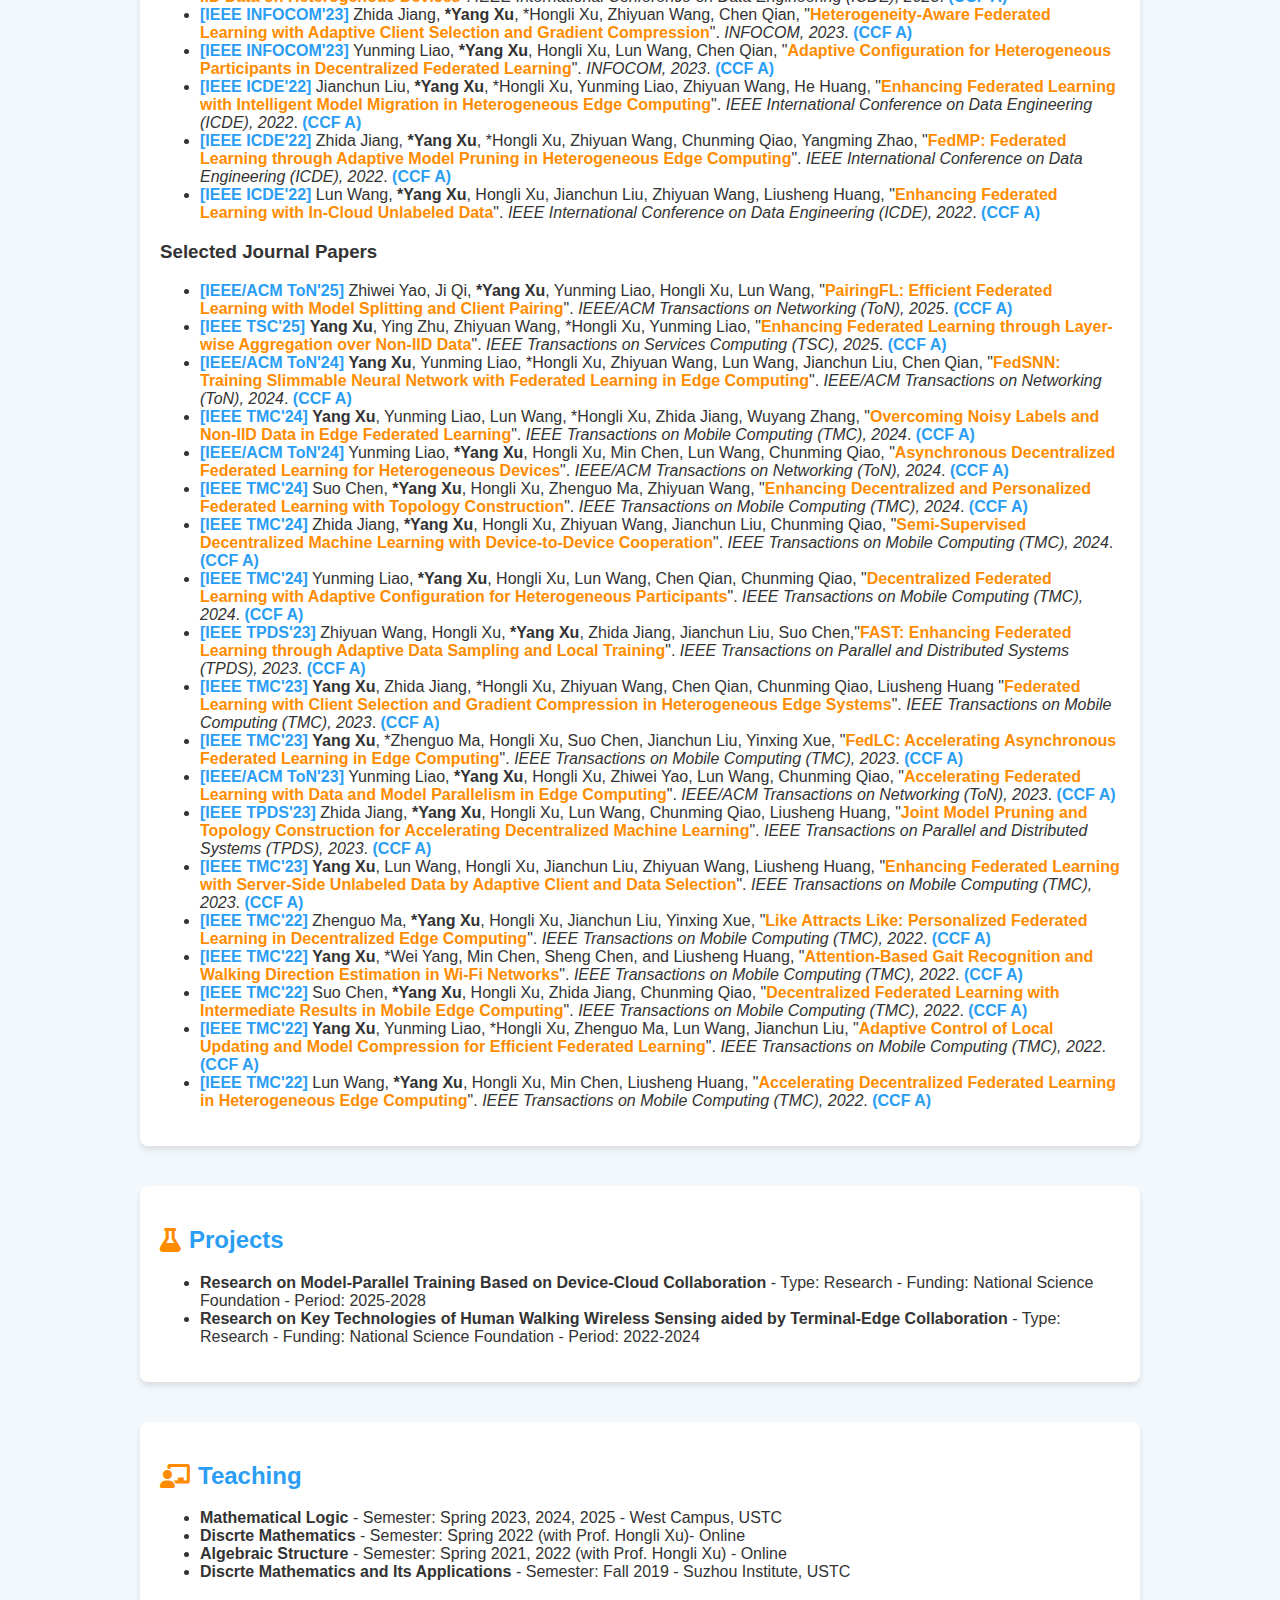
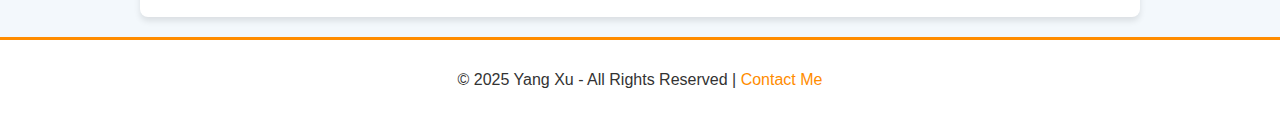
==== commit d5a12ad9: "Update index.html" ====
--- a/index.html
+++ b/index.html
@@ -197,7 +197,7 @@
                     <ul>
                         <li><strong style="color:#2a9df4;">[IEEE/ACM ToN'25]</strong> Zhiwei Yao, Ji Qi, <strong>*Yang Xu</strong>, 
                             Yunming Liao, Hongli Xu, Lun Wang, "<strong style="color:#ff8c00;">PairingFL: Efficient Federated
-                                Learning with Model Splitting and Client Pairin</strong>". <em>IEEE/ACM Transactions on Networking (ToN), 2025</em>. 
+                                Learning with Model Splitting and Client Pairing</strong>". <em>IEEE/ACM Transactions on Networking (ToN), 2025</em>. 
                                 <strong style="color:#2a9df4;">(CCF A)</strong></li>
                         <li><strong style="color:#2a9df4;">[IEEE TSC'25]</strong> <strong>Yang Xu</strong>, Ying Zhu,
                             Zhiyuan Wang, *Hongli Xu, Yunming Liao, "<strong style="color:#ff8c00;">Enhancing Federated
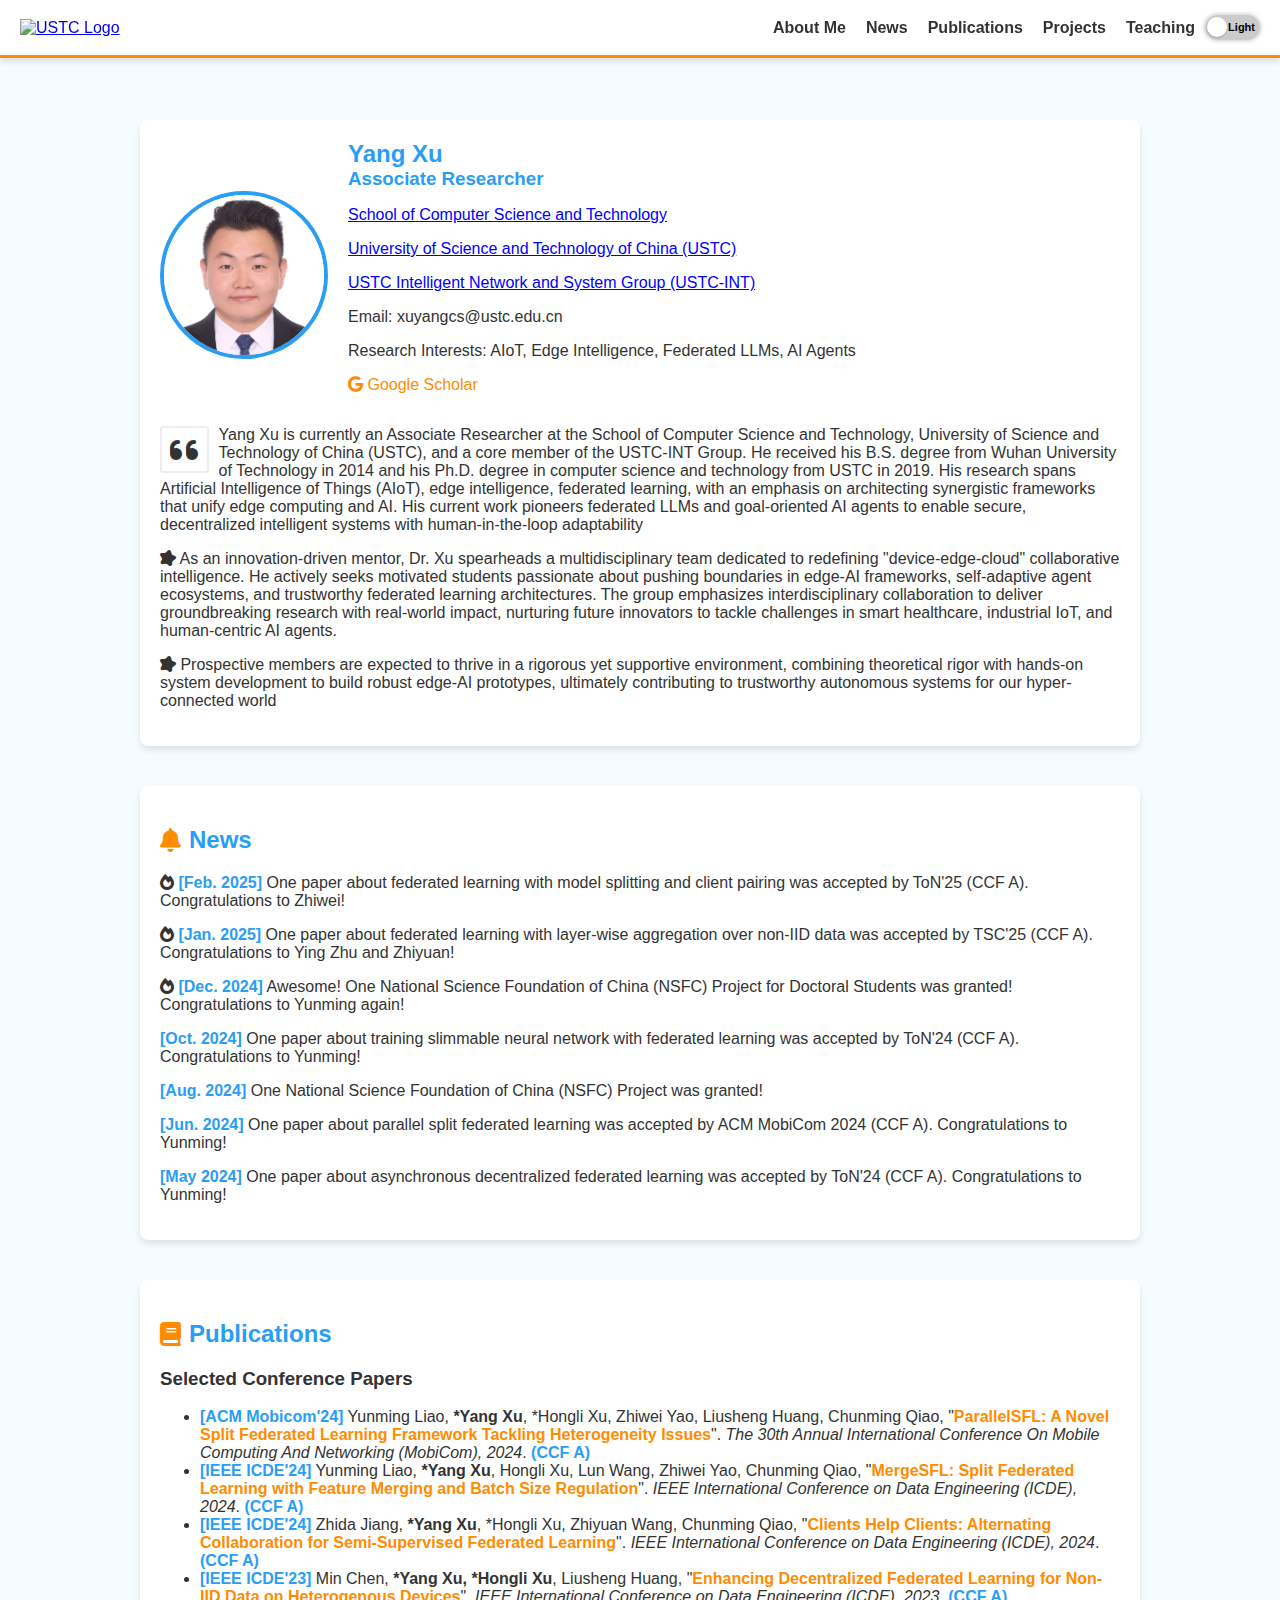
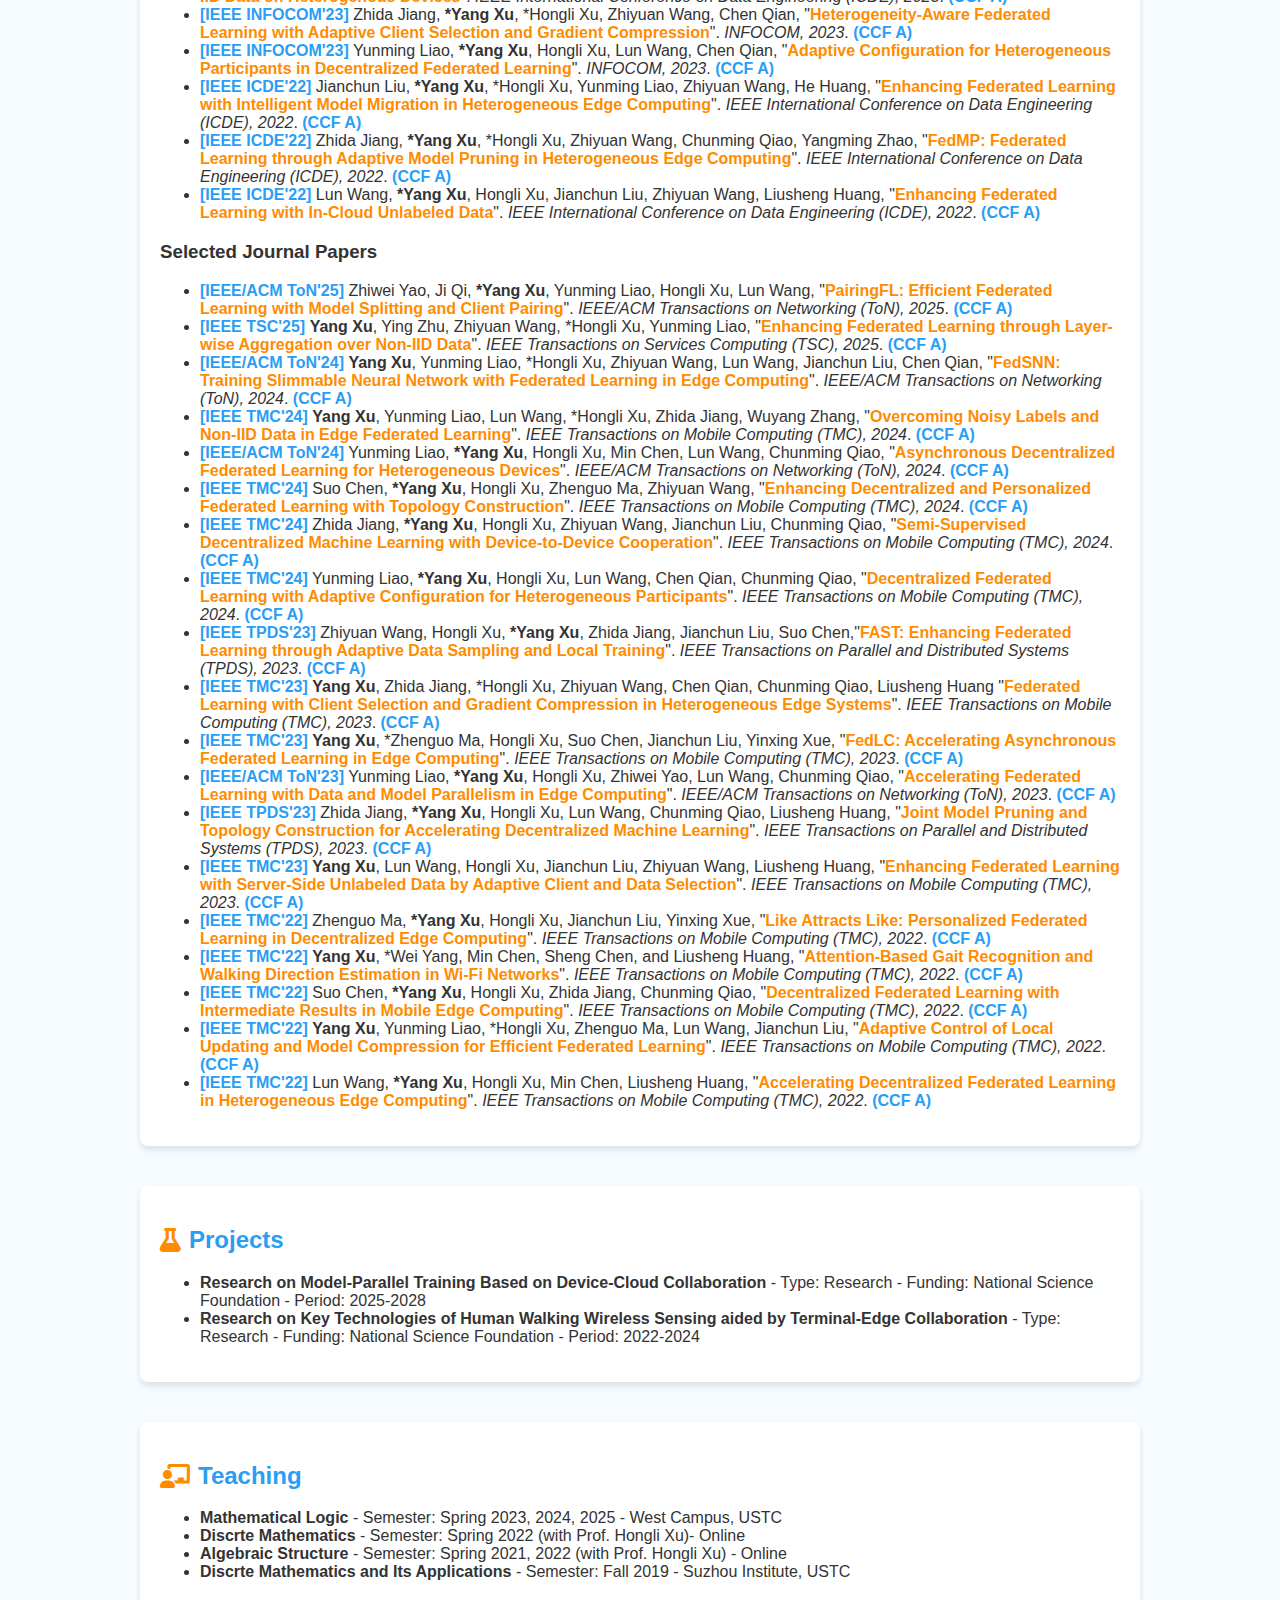
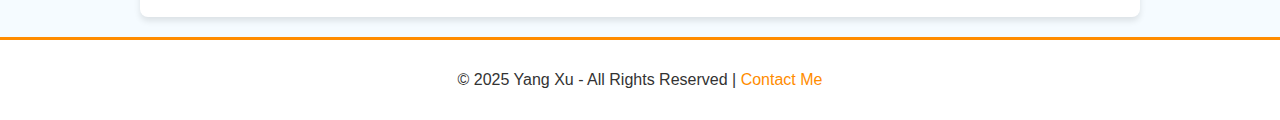
==== commit f733ba2a: "Update index.html" ====
--- a/index.html
+++ b/index.html
@@ -89,7 +89,7 @@
                             Science and Technology of China (USTC)</a></p>
                     <p><a href="https://int-ustc.github.io/index.html" target="_blank" rel="noopener noreferrer">USTC
                             Intelligent Network and System Group (USTC-INT)</a></p>
-                    <p id="pem1"></p>
+                    <p id="pem1"><i class="fi-mail">‌</i></p>
                     <p>Research Interests: AIoT, Edge Intelligence, Federated LLMs, AI Agents</p>
                     <p>
                         <a href="https://scholar.google.com.hk/citations?user=4sgCOhwAAAAJ&hl=zh-CN&authuser=1"
@@ -100,19 +100,19 @@
                     </p>
                 </div>
             </div>
-          <p>Yang Xu is currently an Associate Researcher at the School of Computer Science and Technology, 
+          <p><i class="fa fa-quote-left fa-2x fa-pull-left fa-border"></i> Yang Xu is currently an Associate Researcher at the School of Computer Science and Technology, 
 		  University of Science and Technology of China (USTC), and a core member of the USTC-INT Group. 
 		  He received his B.S. degree from Wuhan University of Technology in 2014 and his Ph.D. degree in computer science 
 		  and technology from USTC in 2019. His research spans Artificial Intelligence of Things (AIoT), edge intelligence, 
 		  federated learning, with an emphasis on architecting synergistic frameworks that unify edge computing and AI. 
 		  His current work pioneers federated LLMs and goal-oriented AI agents to enable secure, decentralized intelligent 
 		  systems with human-in-the-loop adaptability</p>
-          <p>As an innovation-driven mentor, Dr. Xu spearheads a multidisciplinary team dedicated to redefining "device-edge-cloud" 
+          <p><i class="fa-solid fa-splotch">‌</i> As an innovation-driven mentor, Dr. Xu spearheads a multidisciplinary team dedicated to redefining "device-edge-cloud" 
 		  collaborative intelligence. He actively seeks motivated students passionate about pushing boundaries in edge-AI frameworks, 
 		  self-adaptive agent ecosystems, and trustworthy federated learning architectures. The group emphasizes interdisciplinary 
 		  collaboration to deliver groundbreaking research with real-world impact, nurturing future innovators to tackle challenges 
 		  in smart healthcare, industrial IoT, and human-centric AI agents.</p>
-          <p>Prospective members are expected to thrive in a rigorous yet supportive environment, combining theoretical rigor with hands-on 
+          <p><i class="fa-solid fa-splotch">‌</i>  Prospective members are expected to thrive in a rigorous yet supportive environment, combining theoretical rigor with hands-on 
 		  system development to build robust edge-AI prototypes, ultimately contributing to trustworthy autonomous systems for 
 		  our hyper-connected world</p>
         </section>
@@ -120,11 +120,11 @@
         <section id="news" class="card">
             <div>
                 <h2><i class="fas fa-bell"></i> News</h2>
-                <p><strong style="color:#2a9df4;">[Feb. 2025]</strong> One paper about federated learning with model splitting 
+                <p><i class="fa-solid fa-fire"></i> <strong style="color:#2a9df4;">[Feb. 2025]</strong> One paper about federated learning with model splitting 
                     and client pairing was accepted by ToN'25 (CCF A). Congratulations to Zhiwei!</p>
-                <p><strong style="color:#2a9df4;">[Jan. 2025]</strong> One paper about federated learning with layer-wise 
+                <p><i class="fa-solid fa-fire"></i> <strong style="color:#2a9df4;">[Jan. 2025]</strong> One paper about federated learning with layer-wise 
                     aggregation over non-IID data was accepted by TSC'25 (CCF A). Congratulations to Ying Zhu and Zhiyuan!</p>
-                <p><strong style="color:#2a9df4;">[Dec. 2024]</strong> Awesome! One National Science Foundation of China
+                <p><i class="fa-solid fa-fire"></i> <strong style="color:#2a9df4;">[Dec. 2024]</strong> Awesome! One National Science Foundation of China
                     (NSFC) Project for Doctoral Students was granted! Congratulations to Yunming again!</p>
                 <p><strong style="color:#2a9df4;">[Oct. 2024]</strong> One paper about training slimmable neural network
                     with federated learning was accepted by ToN'24 (CCF A). Congratulations to Yunming!</p>
--- a/styles.css
+++ b/styles.css
@@ -11,7 +11,12 @@
   /* default light theme */
   --primary-color: #2a9df4;
   --secondary-color: #ff8c00;
-  --background-color-body: #f3f8fc;
+  --background-color-body: #f5fbff;
+  /*--background-image: url("https://www.transparenttextures.com/patterns/diagonales-decalees.png"); */
+  /*--background-image: url("https://www.transparenttextures.com/patterns/inspiration-geometry.png"); */
+  /*--background-image: url("https://www.transparenttextures.com/patterns/grid-me.png"); */
+  --background-image: url("https://www.transparenttextures.com/patterns/subtle-grey.png");
+  /*--background-image: url("https://www.transparenttextures.com/patterns/cubes.png"); */
   --background-color-main: #ffffff;
   --text-color: #333;
   --hover-transition: 0.2s;
@@ -29,7 +34,10 @@
 [data-theme="dark"] {
   --primary-color: #6bb9f0; 
   --secondary-color: #ff9f43; 
-  --background-color-body: #121212; 
+  --background-color-body: #000000;
+  /*--background-image: url("https://www.transparenttextures.com/patterns/diagonales-decalees.png"); */
+  /*--background-image: url("https://www.transparenttextures.com/patterns/inspiration-geometry.png"); */
+  --background-image: url("https://www.transparenttextures.com/patterns/stardust.png");
   --background-color-main: #1e1e1e;
   --text-color: #e0e0e0; 
   --header-shadow: 0 4px 12px rgba(0, 0, 0, 0.5); 
@@ -39,6 +47,7 @@
   --button-hover-background: #ffffff;
   --button-hover-color: #333;
   --a-color: #4169E1;
+
 }
 
 #theme-toggle {
@@ -54,6 +63,7 @@
   font-family: "Open Sans", sans-serif;
   color: var(--text-color);
   background-color: var(--background-color-body);
+  background-image: var(--background-image);
   margin: 0;
   padding: 0;
 }
@@ -262,13 +272,9 @@
 }
 
 .google-scholar {
-  color: var(--secondary-color);
+  color: var(--secondary-color) !important;
   text-decoration: none;
   transition: color var(--hover-transition);
-}
-
-.google-scholar:hover {
-  color: var(--primary-color);
 }
 
 h2 {
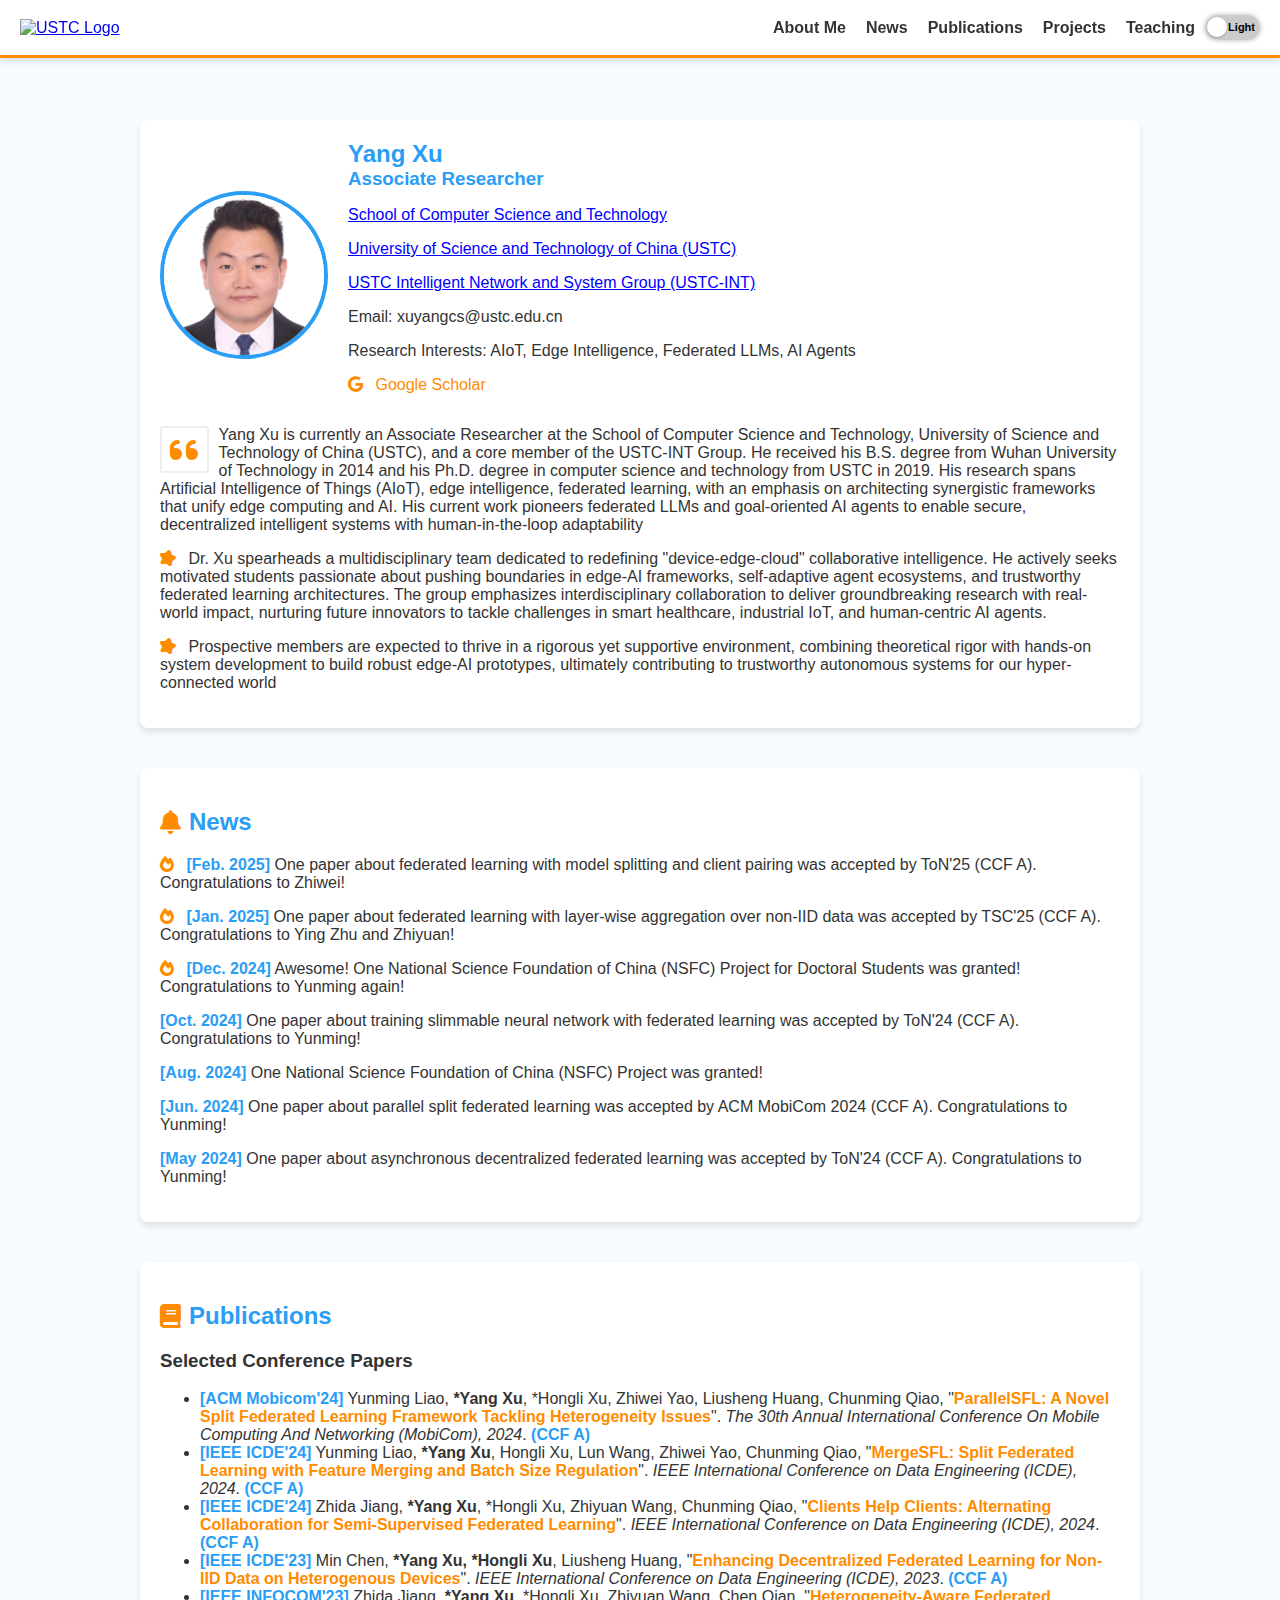
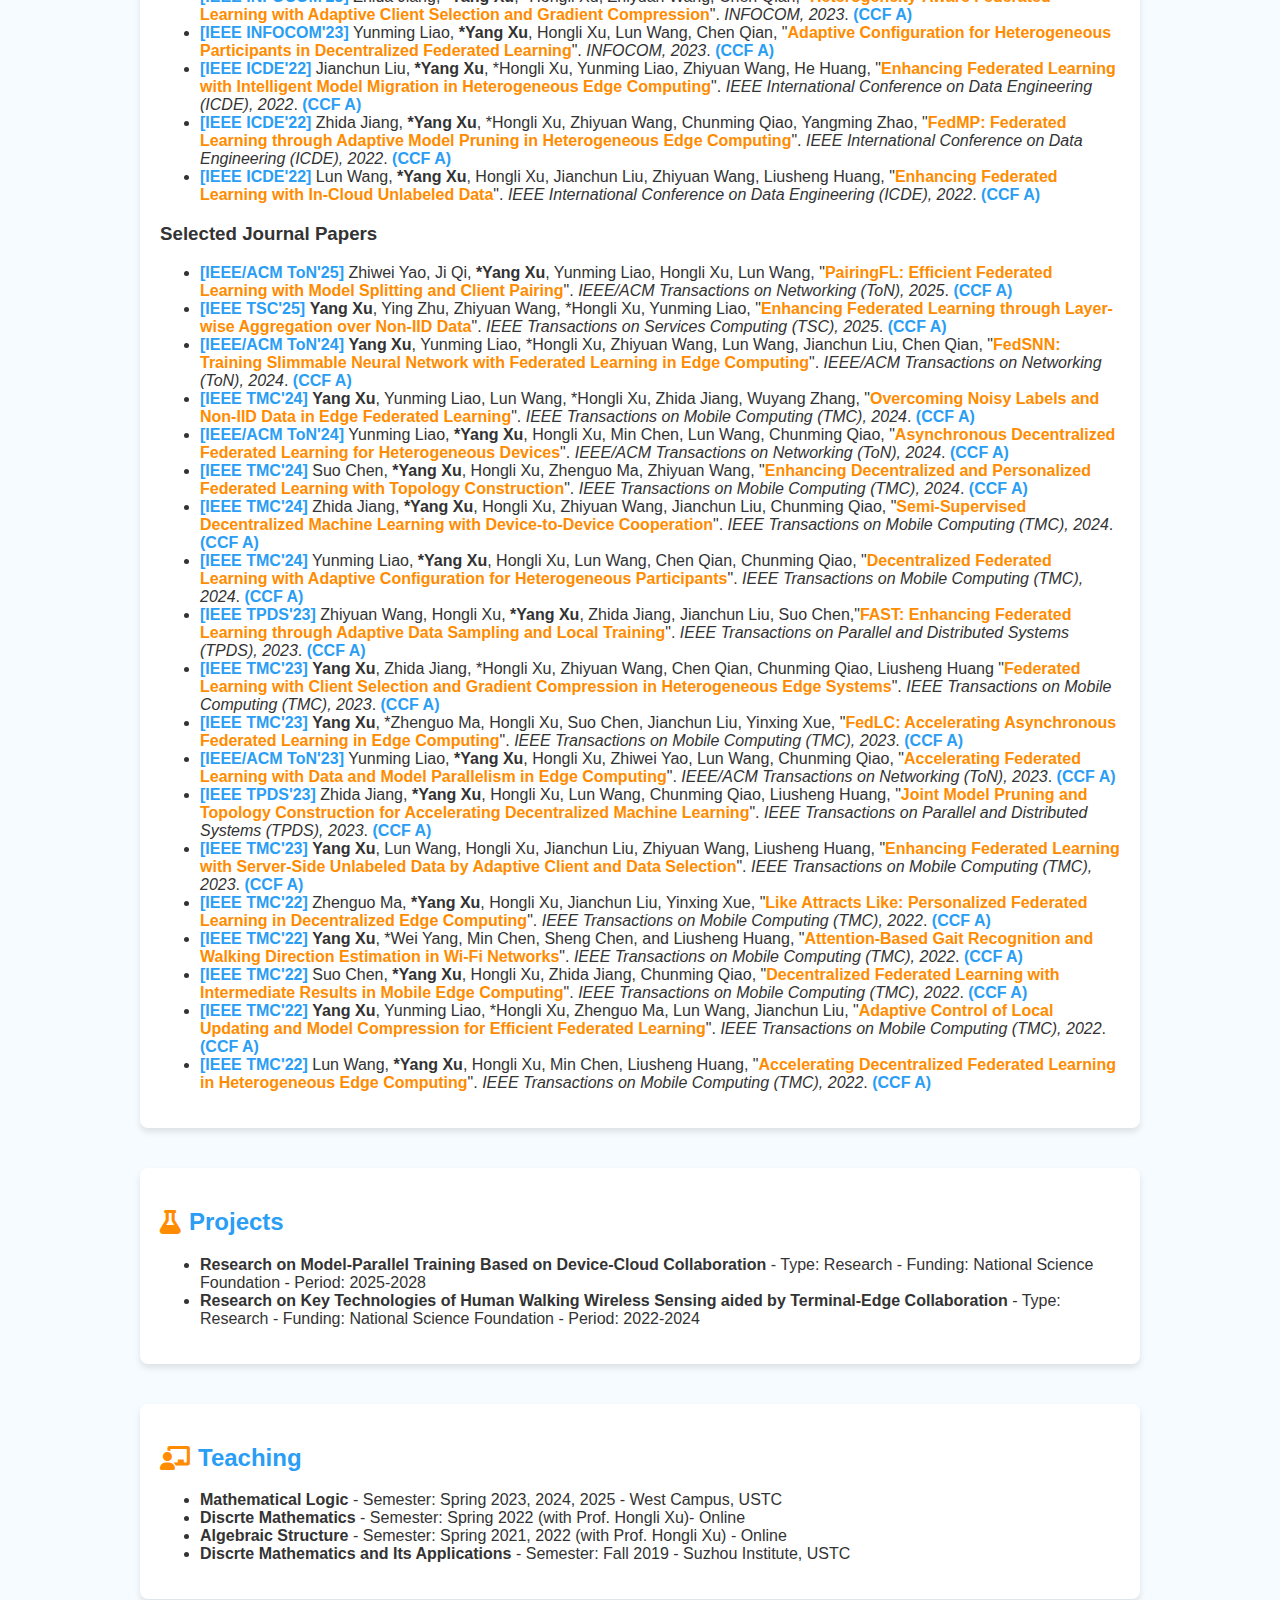
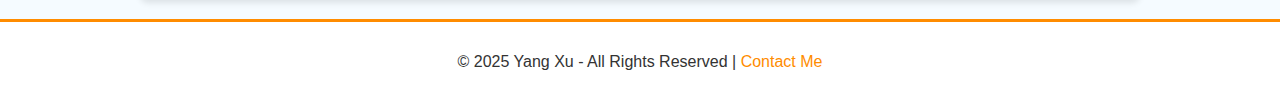
==== commit 9f28aae5: "Update index.html" ====
--- a/index.html
+++ b/index.html
@@ -107,7 +107,7 @@
 		  federated learning, with an emphasis on architecting synergistic frameworks that unify edge computing and AI. 
 		  His current work pioneers federated LLMs and goal-oriented AI agents to enable secure, decentralized intelligent 
 		  systems with human-in-the-loop adaptability</p>
-          <p><i class="fa-solid fa-splotch">‌</i> As an innovation-driven mentor, Dr. Xu spearheads a multidisciplinary team dedicated to redefining "device-edge-cloud" 
+          <p><i class="fa-solid fa-splotch">‌</i> Dr. Xu spearheads a multidisciplinary team dedicated to redefining "device-edge-cloud" 
 		  collaborative intelligence. He actively seeks motivated students passionate about pushing boundaries in edge-AI frameworks, 
 		  self-adaptive agent ecosystems, and trustworthy federated learning architectures. The group emphasizes interdisciplinary 
 		  collaboration to deliver groundbreaking research with real-world impact, nurturing future innovators to tackle challenges 
--- a/styles.css
+++ b/styles.css
@@ -288,6 +288,11 @@
   margin-right: 8px;
 }
 
+p i {
+  color: var(--secondary-color);
+  margin-right: 8px;
+}
+
 footer {
   background-color: var(--background-color-main);
   color: var(--text-color);
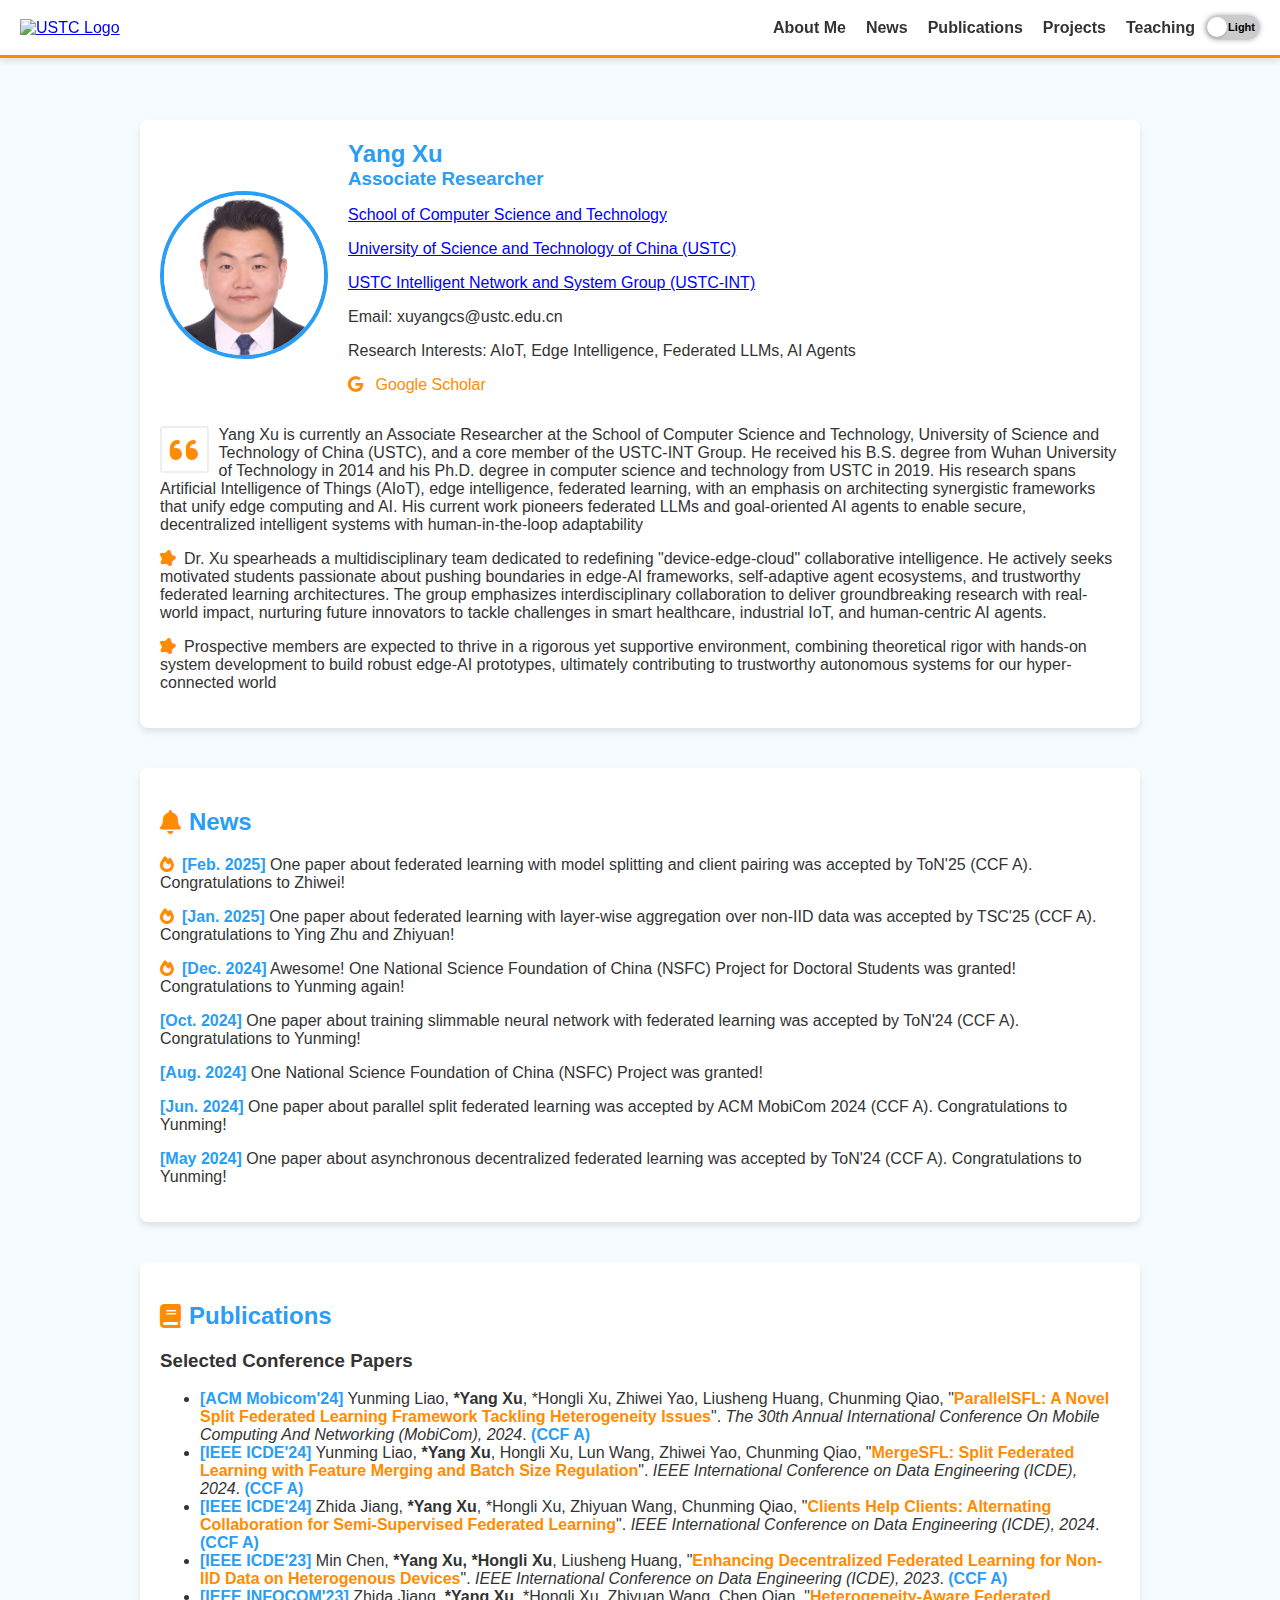
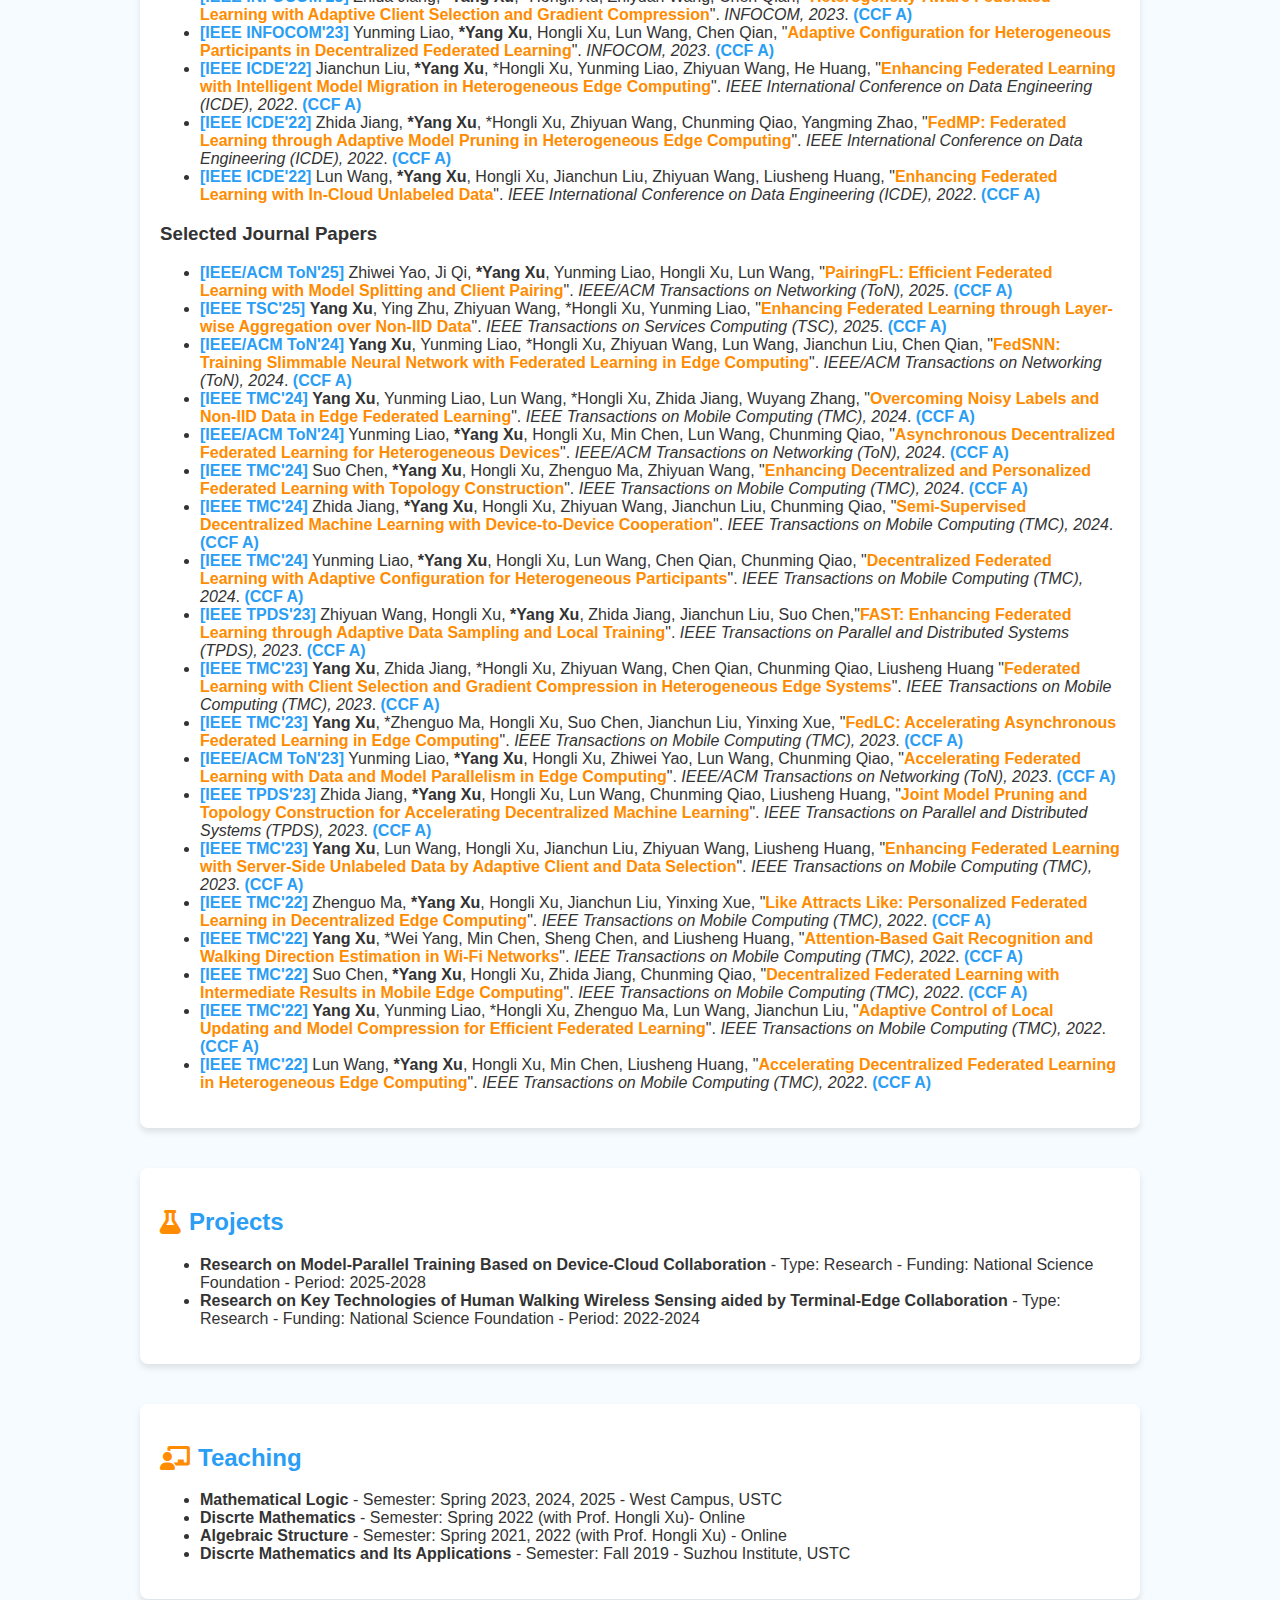
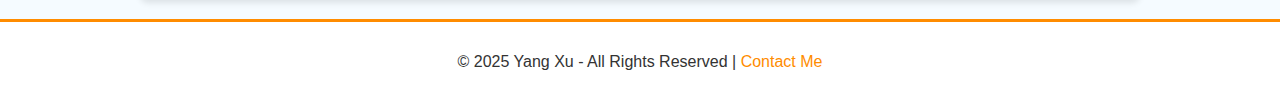
==== commit efc85411: "Update index.html" ====
--- a/index.html
+++ b/index.html
@@ -100,19 +100,19 @@
                     </p>
                 </div>
             </div>
-          <p><i class="fa fa-quote-left fa-2x fa-pull-left fa-border"></i> Yang Xu is currently an Associate Researcher at the School of Computer Science and Technology, 
+          <p><i class="fa fa-quote-left fa-2x fa-pull-left fa-border"></i>Yang Xu is currently an Associate Researcher at the School of Computer Science and Technology, 
 		  University of Science and Technology of China (USTC), and a core member of the USTC-INT Group. 
 		  He received his B.S. degree from Wuhan University of Technology in 2014 and his Ph.D. degree in computer science 
 		  and technology from USTC in 2019. His research spans Artificial Intelligence of Things (AIoT), edge intelligence, 
 		  federated learning, with an emphasis on architecting synergistic frameworks that unify edge computing and AI. 
 		  His current work pioneers federated LLMs and goal-oriented AI agents to enable secure, decentralized intelligent 
 		  systems with human-in-the-loop adaptability</p>
-          <p><i class="fa-solid fa-splotch">‌</i> Dr. Xu spearheads a multidisciplinary team dedicated to redefining "device-edge-cloud" 
+          <p><i class="fa-solid fa-splotch">‌</i>Dr. Xu spearheads a multidisciplinary team dedicated to redefining "device-edge-cloud" 
 		  collaborative intelligence. He actively seeks motivated students passionate about pushing boundaries in edge-AI frameworks, 
 		  self-adaptive agent ecosystems, and trustworthy federated learning architectures. The group emphasizes interdisciplinary 
 		  collaboration to deliver groundbreaking research with real-world impact, nurturing future innovators to tackle challenges 
 		  in smart healthcare, industrial IoT, and human-centric AI agents.</p>
-          <p><i class="fa-solid fa-splotch">‌</i>  Prospective members are expected to thrive in a rigorous yet supportive environment, combining theoretical rigor with hands-on 
+          <p><i class="fa-solid fa-splotch">‌</i>Prospective members are expected to thrive in a rigorous yet supportive environment, combining theoretical rigor with hands-on 
 		  system development to build robust edge-AI prototypes, ultimately contributing to trustworthy autonomous systems for 
 		  our hyper-connected world</p>
         </section>
@@ -120,11 +120,11 @@
         <section id="news" class="card">
             <div>
                 <h2><i class="fas fa-bell"></i> News</h2>
-                <p><i class="fa-solid fa-fire"></i> <strong style="color:#2a9df4;">[Feb. 2025]</strong> One paper about federated learning with model splitting 
+                <p><i class="fa-solid fa-fire"></i><strong style="color:#2a9df4;">[Feb. 2025]</strong> One paper about federated learning with model splitting 
                     and client pairing was accepted by ToN'25 (CCF A). Congratulations to Zhiwei!</p>
-                <p><i class="fa-solid fa-fire"></i> <strong style="color:#2a9df4;">[Jan. 2025]</strong> One paper about federated learning with layer-wise 
+                <p><i class="fa-solid fa-fire"></i><strong style="color:#2a9df4;">[Jan. 2025]</strong> One paper about federated learning with layer-wise 
                     aggregation over non-IID data was accepted by TSC'25 (CCF A). Congratulations to Ying Zhu and Zhiyuan!</p>
-                <p><i class="fa-solid fa-fire"></i> <strong style="color:#2a9df4;">[Dec. 2024]</strong> Awesome! One National Science Foundation of China
+                <p><i class="fa-solid fa-fire"></i><strong style="color:#2a9df4;">[Dec. 2024]</strong> Awesome! One National Science Foundation of China
                     (NSFC) Project for Doctoral Students was granted! Congratulations to Yunming again!</p>
                 <p><strong style="color:#2a9df4;">[Oct. 2024]</strong> One paper about training slimmable neural network
                     with federated learning was accepted by ToN'24 (CCF A). Congratulations to Yunming!</p>
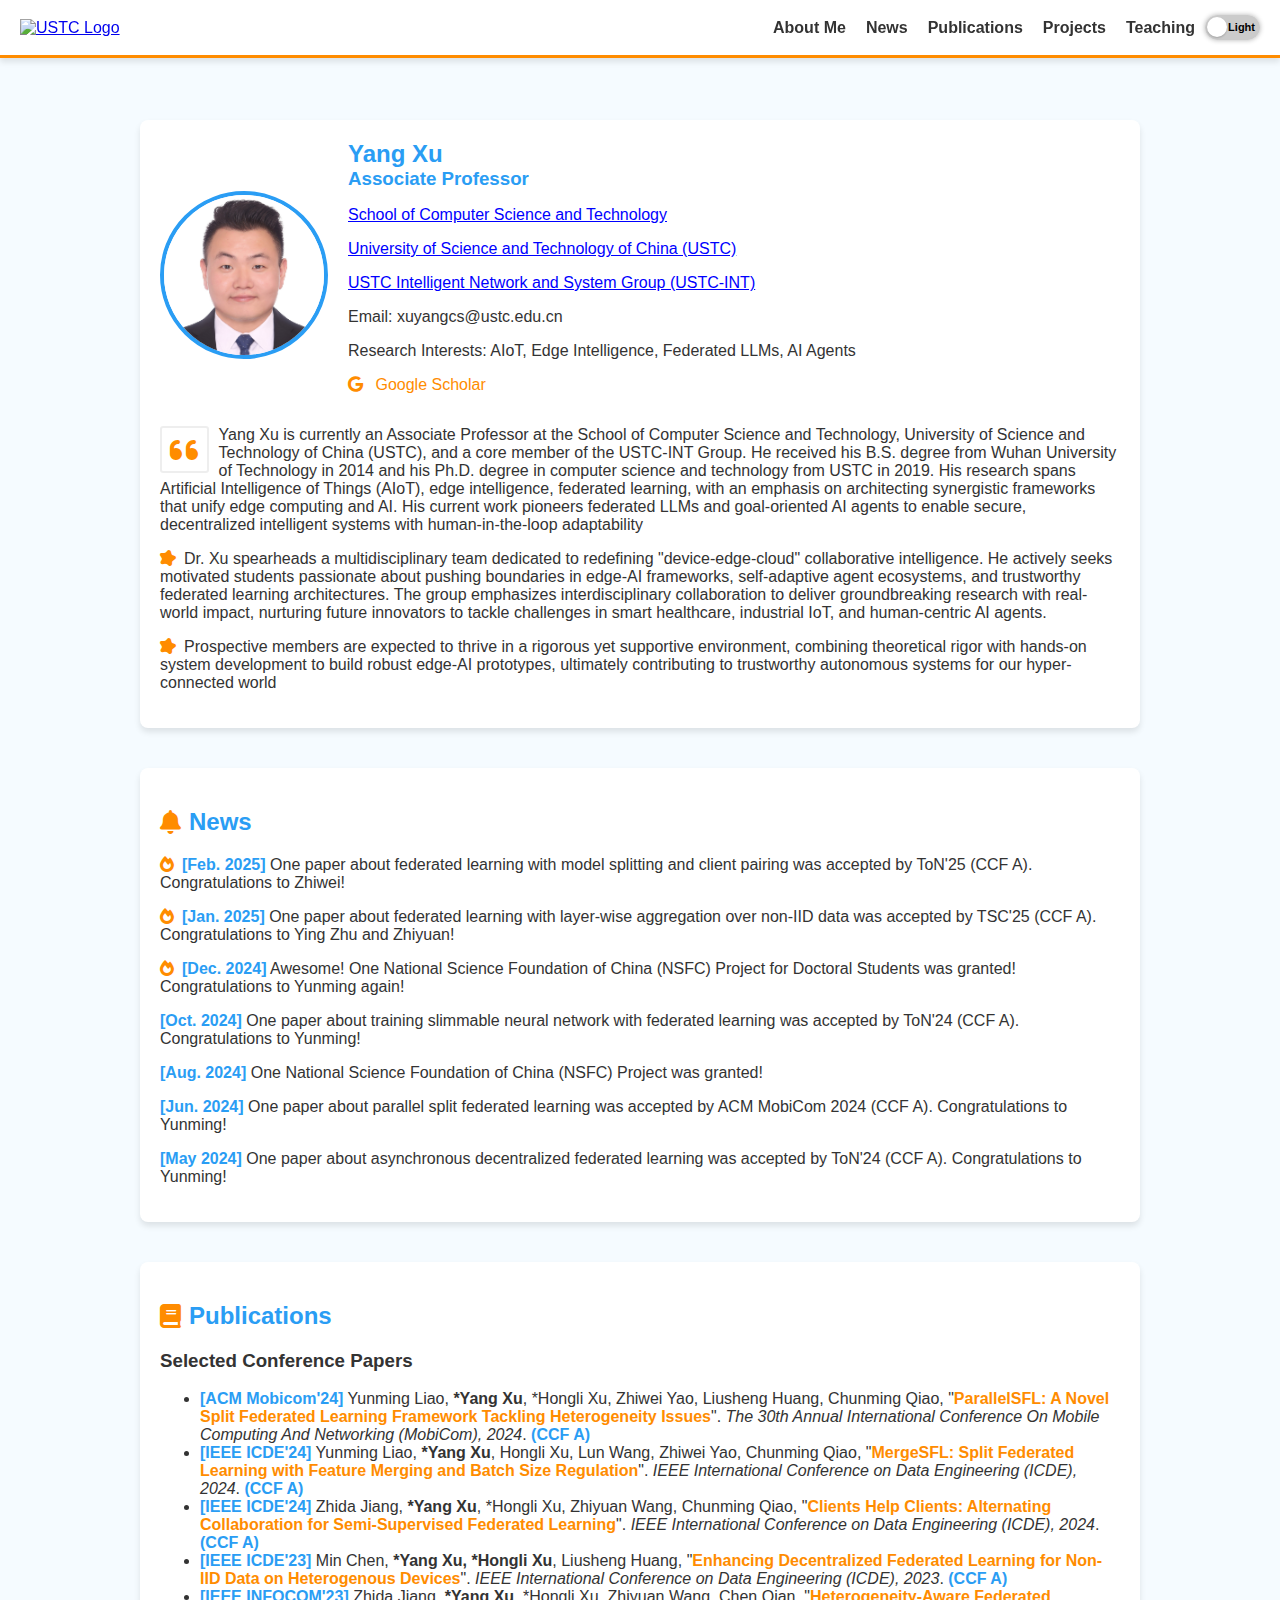
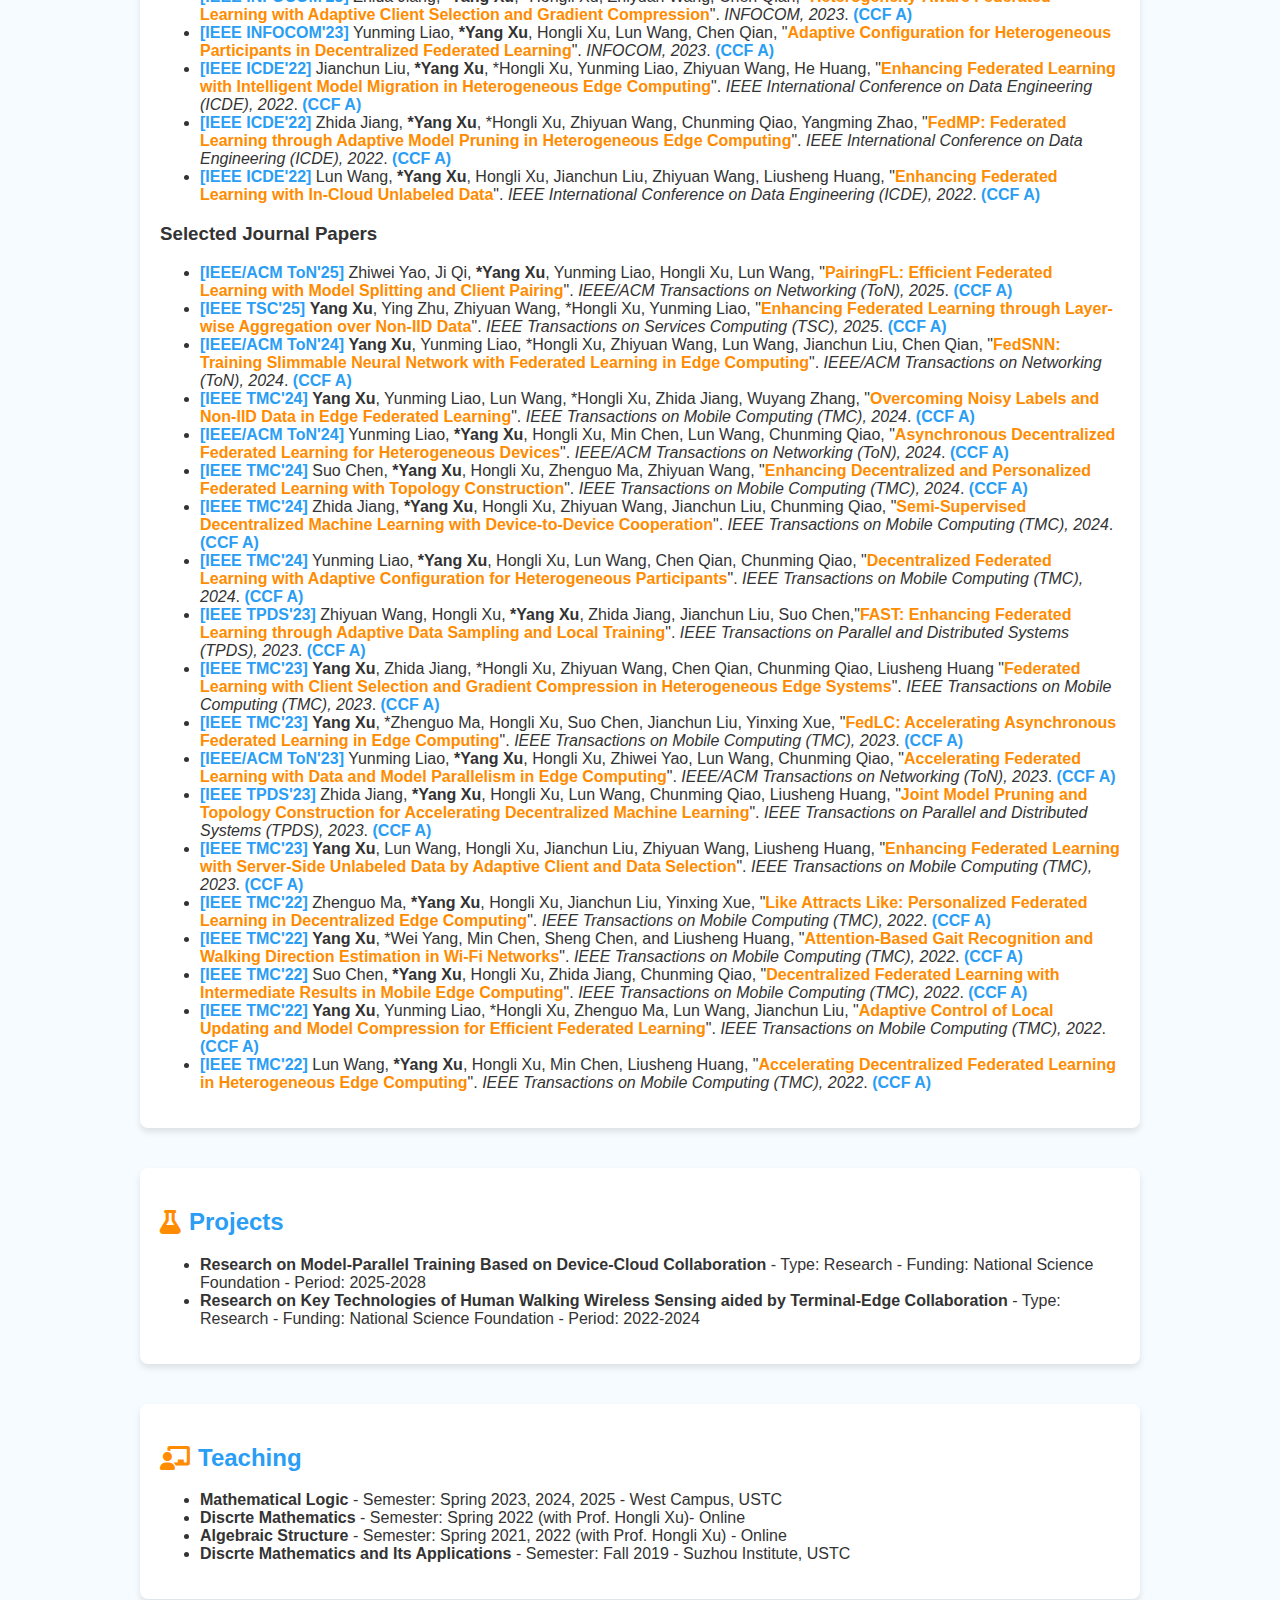
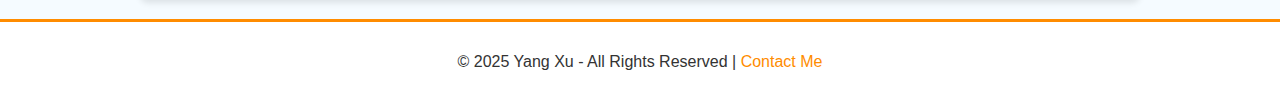
==== commit 2f7b8a31: "Update index.html" ====
--- a/index.html
+++ b/index.html
@@ -82,7 +82,7 @@
                 <img src="img/me/me.jpg" alt="Yang Xu" loading="lazy">
                 <div class="profile-info">
                     <h2>Yang Xu</h2>
-                    <h3>Associate Researcher</h3>
+                    <h3>Associate Professor</h3>
                     <p><a href="https://cs.ustc.edu.cn/main.htm" target="_blank" rel="noopener noreferrer">School of
                             Computer Science and Technology</a></p>
                     <p><a href="https://www.ustc.edu.cn/" target="_blank" rel="noopener noreferrer">University of
@@ -100,7 +100,7 @@
                     </p>
                 </div>
             </div>
-          <p><i class="fa fa-quote-left fa-2x fa-pull-left fa-border"></i>Yang Xu is currently an Associate Researcher at the School of Computer Science and Technology, 
+          <p><i class="fa fa-quote-left fa-2x fa-pull-left fa-border"></i>Yang Xu is currently an Associate Professor at the School of Computer Science and Technology, 
 		  University of Science and Technology of China (USTC), and a core member of the USTC-INT Group. 
 		  He received his B.S. degree from Wuhan University of Technology in 2014 and his Ph.D. degree in computer science 
 		  and technology from USTC in 2019. His research spans Artificial Intelligence of Things (AIoT), edge intelligence, 
